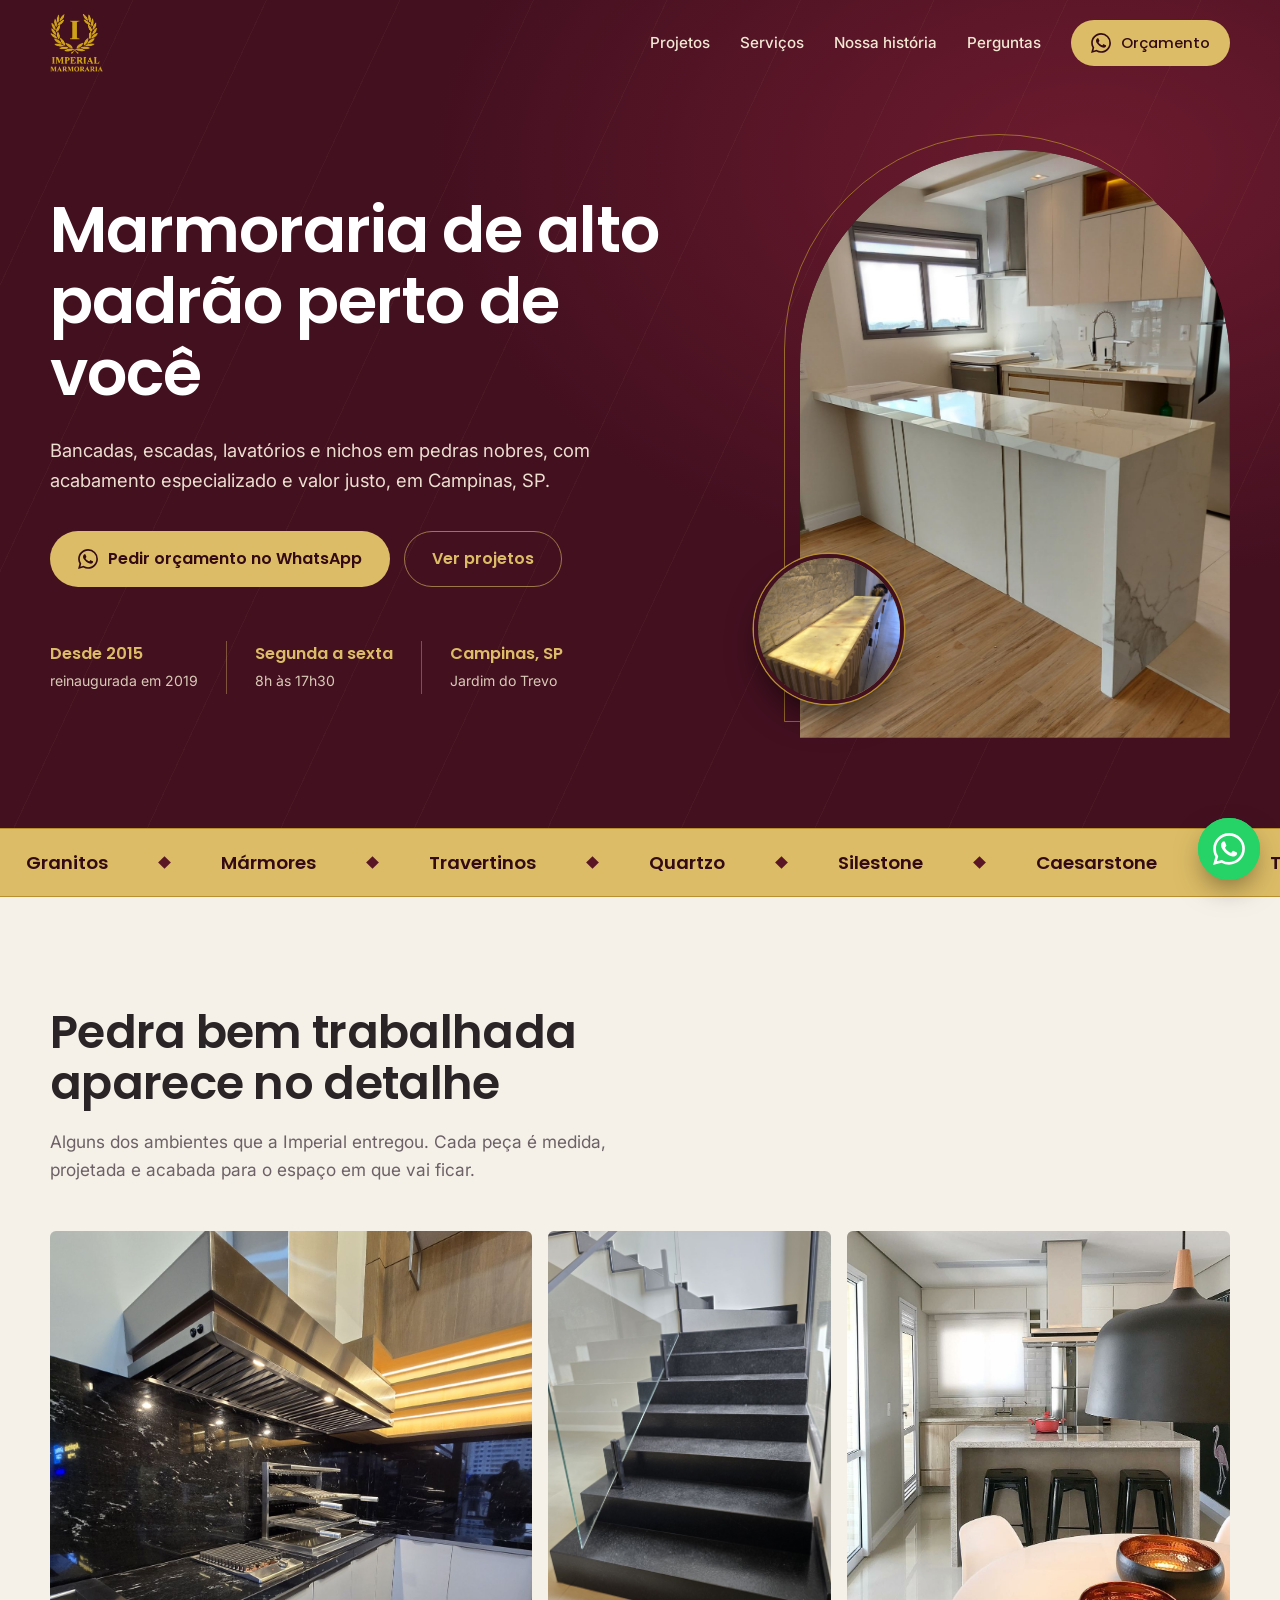
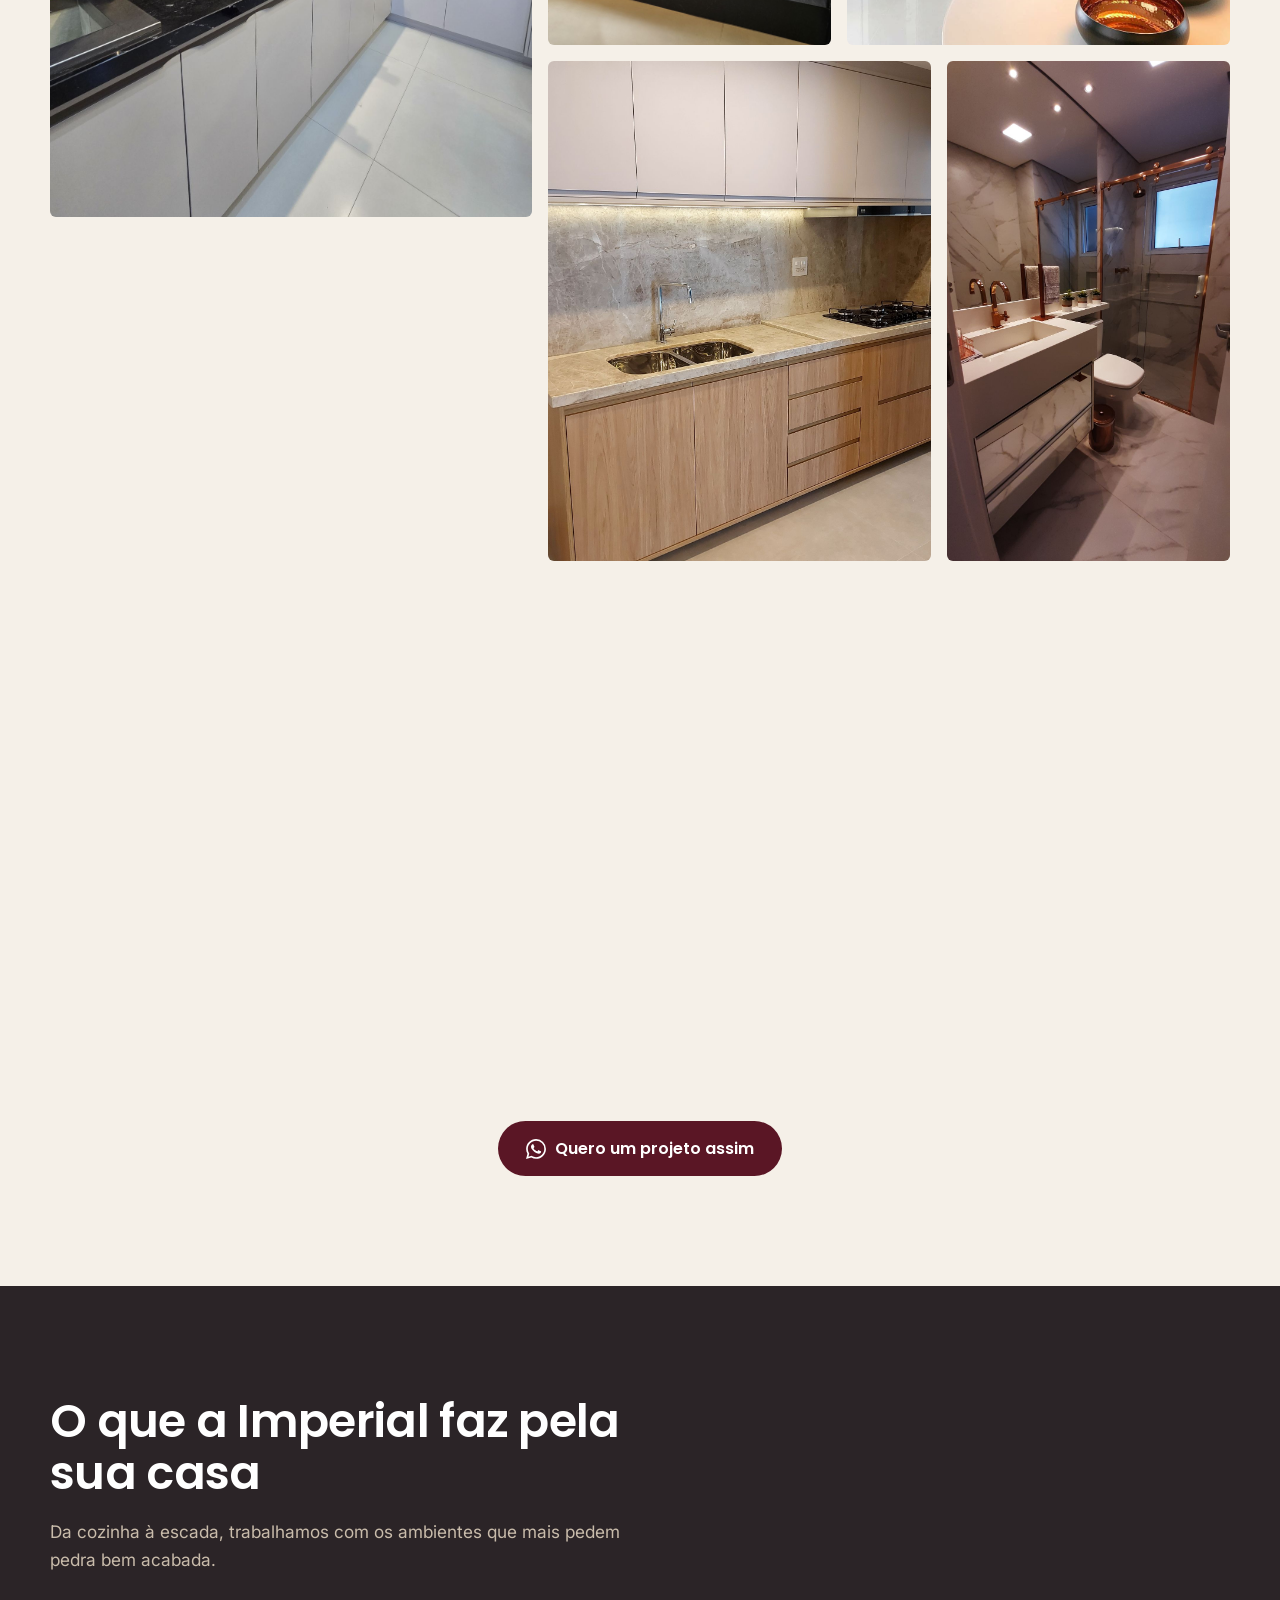
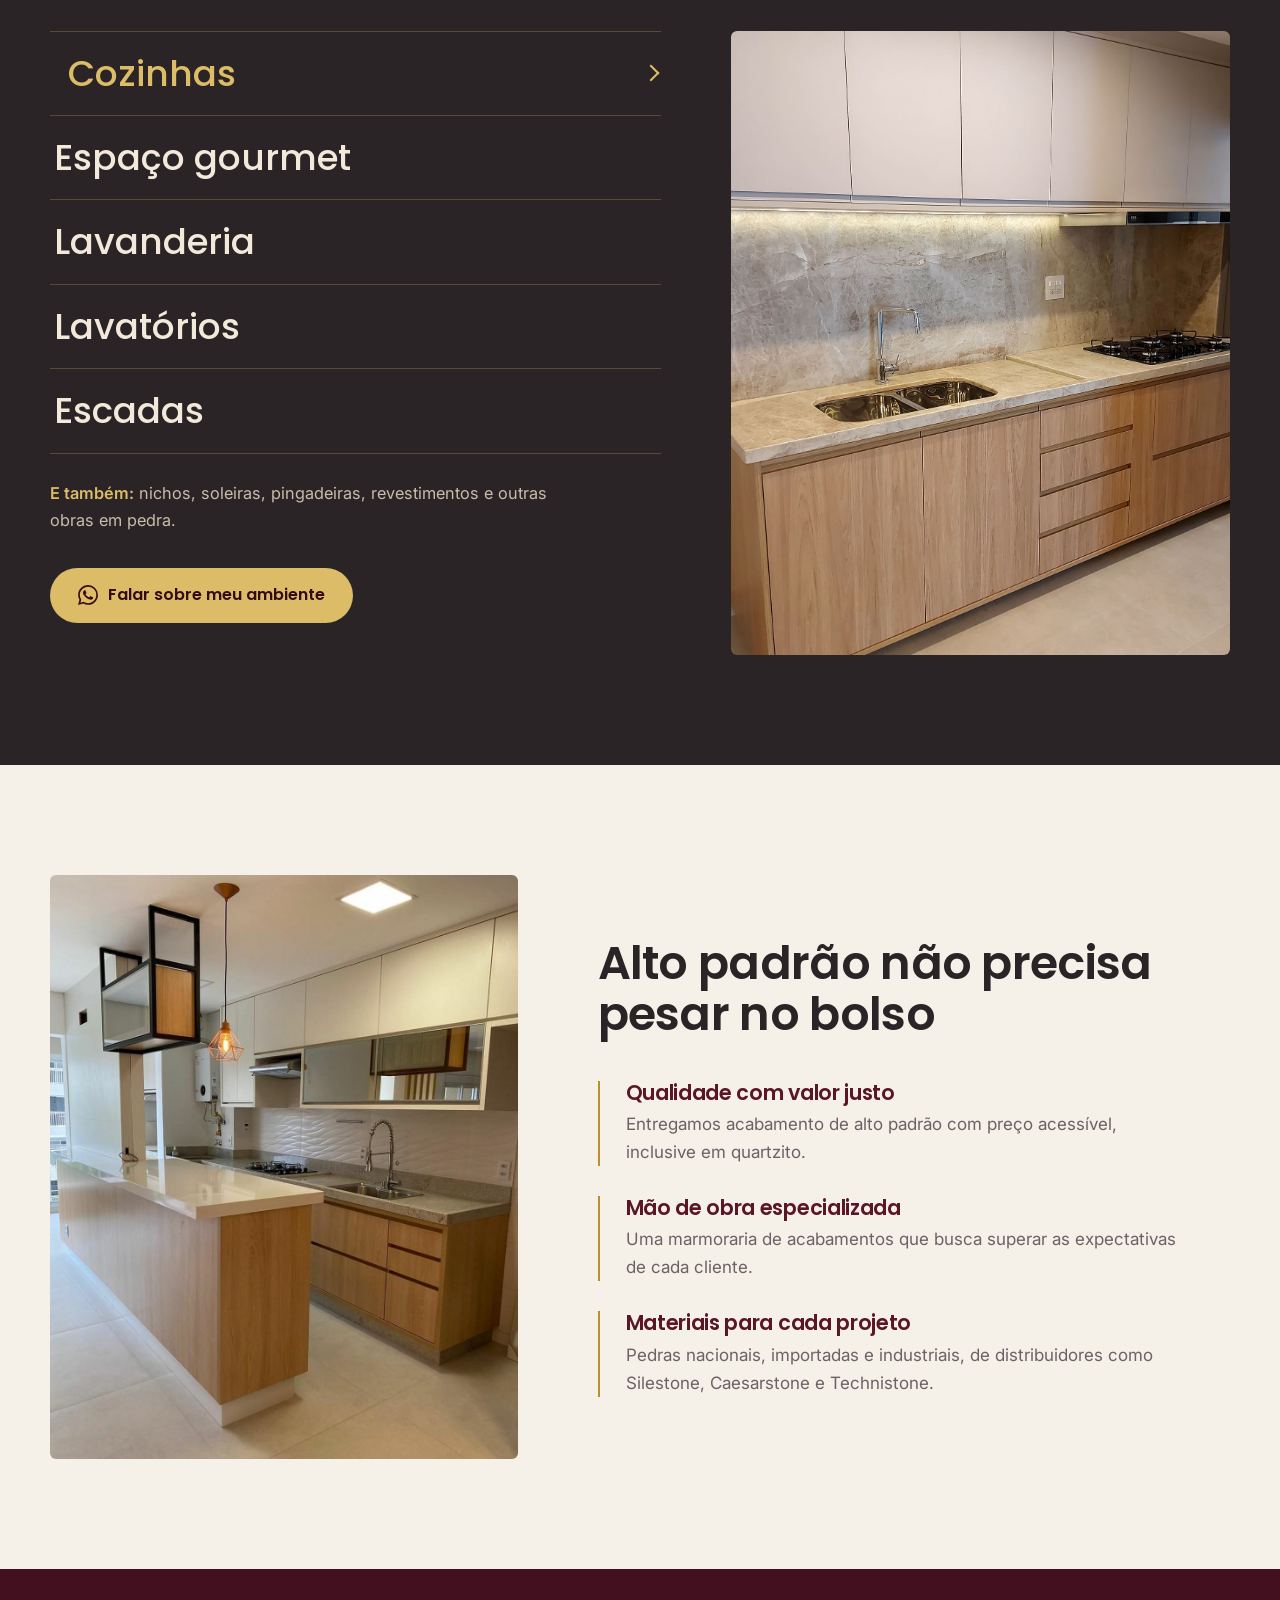
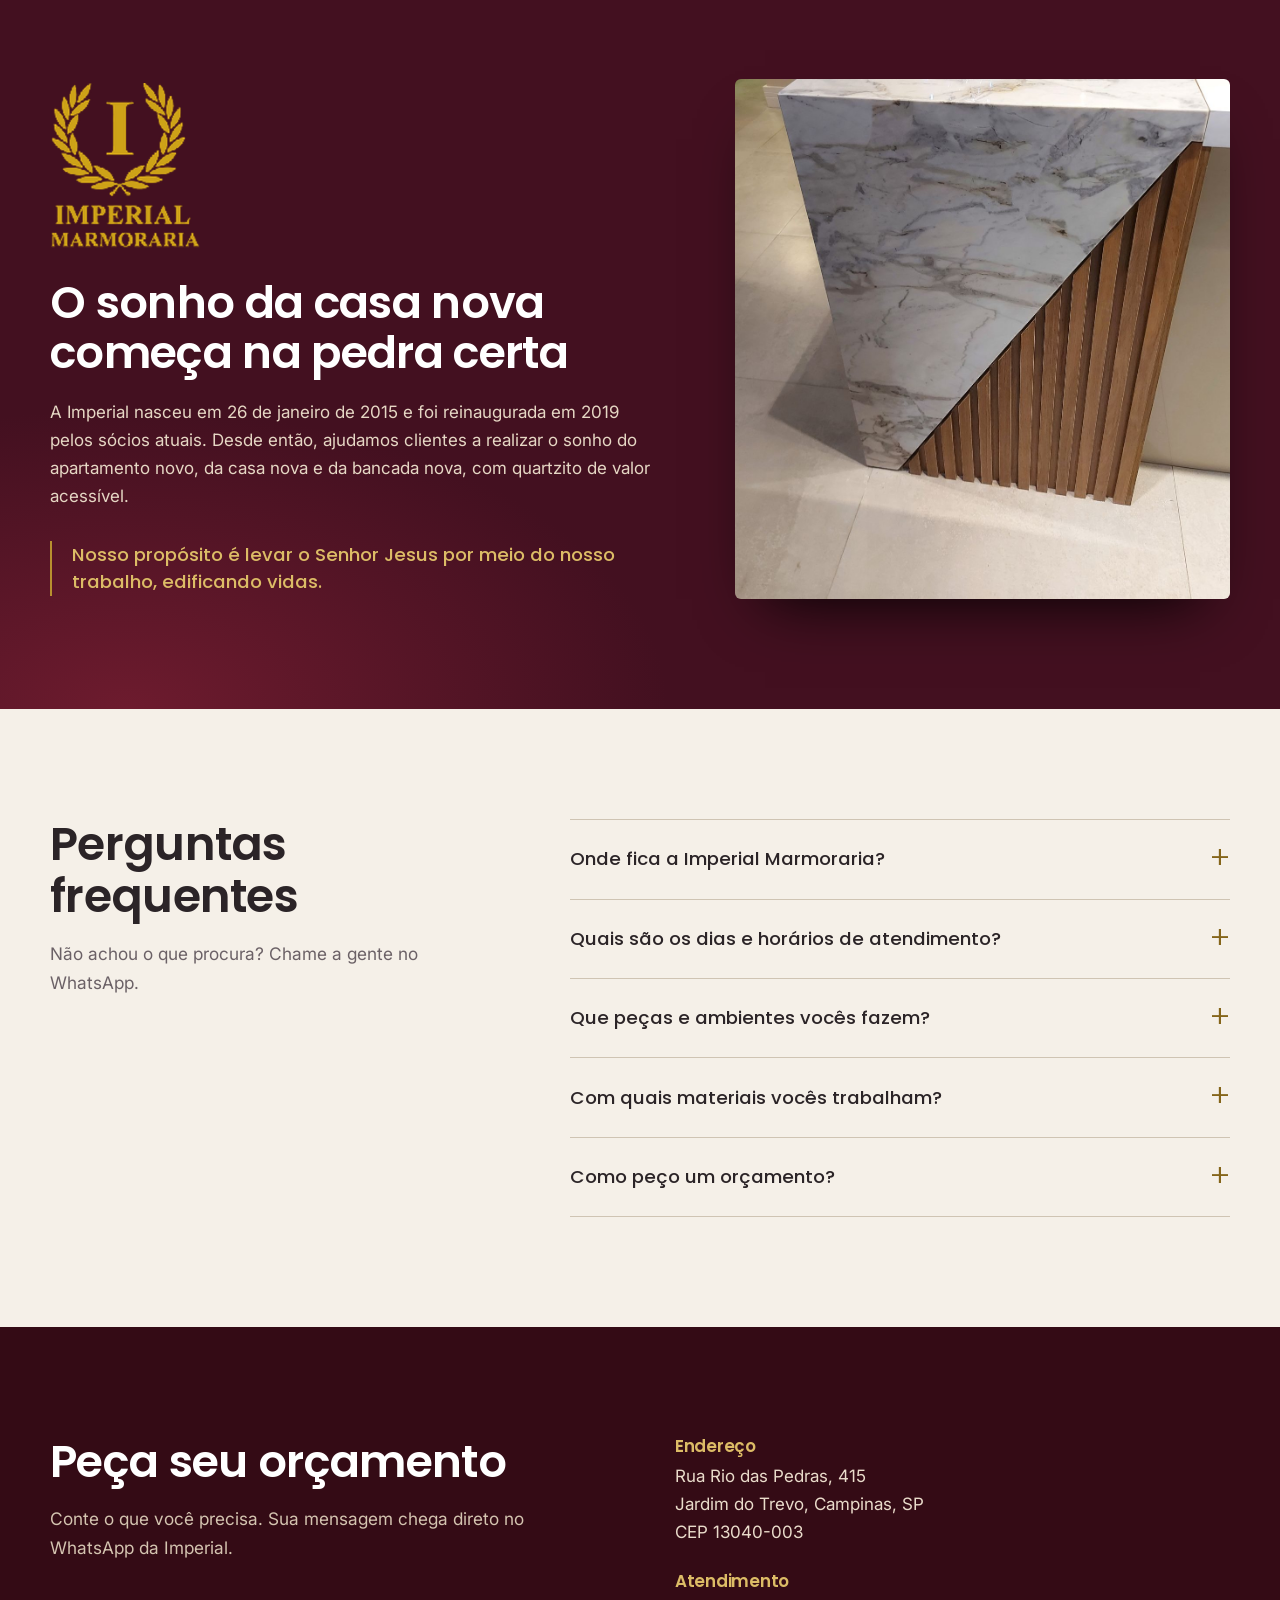
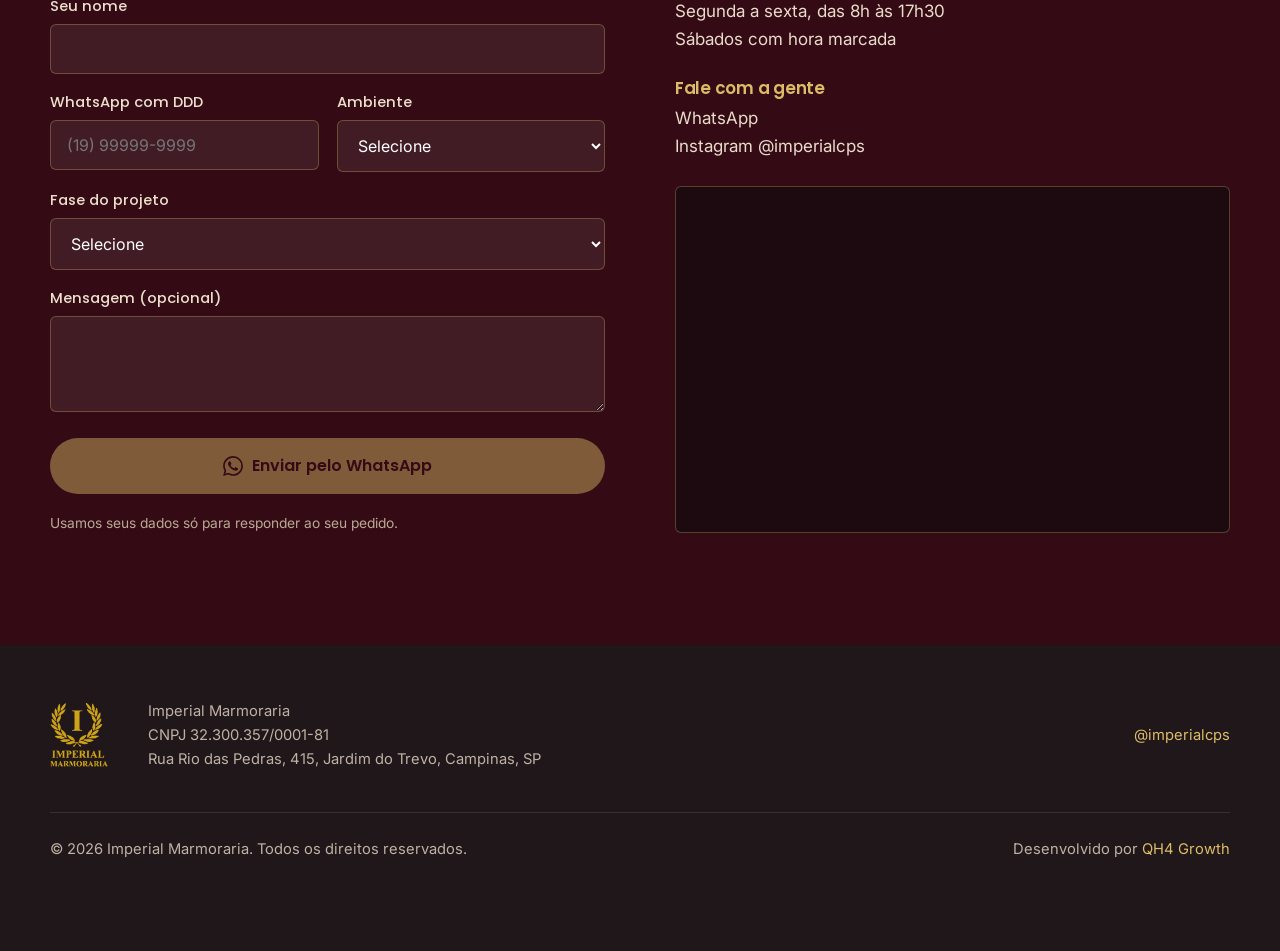
==== index.html @ 9b74b062 "Add files via upload" ====
<!DOCTYPE html>
<html lang="pt-BR">
<head>
  <meta charset="utf-8">
  <meta name="viewport" content="width=device-width,initial-scale=1">
  <title>Marmoraria em Campinas perto de você | Imperial Marmoraria</title>
  <meta name="description" content="Imperial Marmoraria em Campinas, SP: bancadas de cozinha, espaço gourmet, lavatórios, escadas e nichos em pedras nobres, com alto padrão e valor justo. Peça seu orçamento pelo WhatsApp.">
  <link rel="canonical" href="https://imperialmarmoraria.net/">
  <meta name="robots" content="index,follow,max-image-preview:large">
  <meta name="theme-color" content="#431020">
  <meta property="og:type" content="website">
  <meta property="og:locale" content="pt_BR">
  <meta property="og:site_name" content="Imperial Marmoraria">
  <meta property="og:title" content="Marmoraria de alto padrão perto de você, em Campinas | Imperial Marmoraria">
  <meta property="og:description" content="Bancadas, escadas, lavatórios e nichos em pedras nobres, com qualidade e valor justo. Peça seu orçamento.">
  <meta property="og:url" content="https://imperialmarmoraria.net/">
  <meta property="og:image" content="https://imperialmarmoraria.net/assets/img/og-image.jpg">
  <meta property="og:image:width" content="1200"><meta property="og:image:height" content="630">
  <meta name="twitter:card" content="summary_large_image">
  <meta name="twitter:title" content="Imperial Marmoraria | Campinas, SP">
  <meta name="twitter:description" content="Pedras nobres para ambientes de alto padrão, com valor justo.">
  <meta name="twitter:image" content="https://imperialmarmoraria.net/assets/img/og-image.jpg">
  <link rel="icon" type="image/png" href="assets/img/favicon.png">
  <link rel="apple-touch-icon" href="assets/img/apple-touch-icon.png">
  <link rel="manifest" href="site.webmanifest">
  <link rel="preload" as="image" href="assets/img/hero.jpg" fetchpriority="high">
  <link rel="preconnect" href="https://fonts.googleapis.com"><link rel="preconnect" href="https://fonts.gstatic.com" crossorigin>
  <link href="https://fonts.googleapis.com/css2?family=Inter:wght@400;500;600&family=Poppins:wght@500;600&display=swap" rel="stylesheet">
  <link rel="stylesheet" href="assets/css/style.css">
  <!-- ============================================================
       [QH4 SLOT 1] GOOGLE TAG MANAGER (head)
       Cole aqui o script do GTM. Exemplo:
       <script>(function(w,d,s,l,i){...})(window,document,'script','dataLayer','GTM-XXXXXXX');</script>
       ============================================================ -->

  <!-- ============================================================
       [QH4 SLOT 2] VERIFICAÇÕES DE DOMÍNIO
       Cole as metas do Google Search Console, Meta Business etc. Exemplo:
       <meta name="google-site-verification" content="XXXX">
       <meta name="facebook-domain-verification" content="XXXX">
       ============================================================ -->

  <!-- ============================================================
       [QH4 SLOT 3] META PIXEL DIRETO (somente se NÃO usar GTM)
       Exemplo: <script>!function(f,b,e,v,n,t,s){...}(window,document,'script','https://connect.facebook.net/en_US/fbevents.js');fbq('init','PIXEL_ID');fbq('track','PageView');</script>
       ============================================================ -->

  <!-- ============================================================
       [QH4 SLOT 4] GTAG GOOGLE ADS / GA4 DIRETO (somente se NÃO usar GTM)
       Exemplo: <script async src="https://www.googletagmanager.com/gtag/js?id=AW-XXXXXXXXX"></script>
       <script>window.dataLayer=window.dataLayer||[];function gtag(){dataLayer.push(arguments)}gtag('js',new Date());gtag('config','AW-XXXXXXXXX');</script>
       ============================================================ -->

  <script src="assets/js/tracking.js"></script>
  <script type="application/ld+json">
  {"@context":"https://schema.org","@type":"HomeAndConstructionBusiness","name":"Imperial Marmoraria","url":"https://imperialmarmoraria.net/","image":"https://imperialmarmoraria.net/assets/img/og-image.jpg","logo":"https://imperialmarmoraria.net/assets/img/logo.png","description":"Marmoraria de alto padrão em Campinas, SP: bancadas, escadas, lavatórios, nichos e revestimentos em pedras nobres.","telephone":"+5519999505158","address":{"@type":"PostalAddress","streetAddress":"Rua Rio das Pedras, 415, Jardim do Trevo","addressLocality":"Campinas","addressRegion":"SP","postalCode":"13040-003","addressCountry":"BR"},"areaServed":"Campinas, SP","openingHoursSpecification":[{"@type":"OpeningHoursSpecification","dayOfWeek":["Monday","Tuesday","Wednesday","Thursday","Friday"],"opens":"08:00","closes":"17:30"}],"sameAs":["https://www.instagram.com/imperialcps/"]}
  </script>
  <script type="application/ld+json">
  {"@context":"https://schema.org","@type":"FAQPage","mainEntity":[
  {"@type":"Question","name":"Onde fica a Imperial Marmoraria?","acceptedAnswer":{"@type":"Answer","text":"Rua Rio das Pedras, 415, Jardim do Trevo, Campinas, SP, CEP 13040-003."}},
  {"@type":"Question","name":"Quais são os dias e horários de atendimento?","acceptedAnswer":{"@type":"Answer","text":"De segunda a sexta, das 8h às 17h30. Aos sábados, com hora marcada."}},
  {"@type":"Question","name":"Que peças e ambientes a Imperial faz?","acceptedAnswer":{"@type":"Answer","text":"Bancadas de cozinha, lavanderia, espaço gourmet, lavatórios, nichos, escadas, soleiras, pingadeiras, revestimentos e outras obras em pedra."}},
  {"@type":"Question","name":"Com quais materiais a Imperial trabalha?","acceptedAnswer":{"@type":"Answer","text":"Materiais nacionais, importados e industriais, como granitos, mármores, travertinos, quartzo, Silestone, Caesarstone, Technistone, Aliquartzo e Limestone."}},
  {"@type":"Question","name":"Como peço um orçamento?","acceptedAnswer":{"@type":"Answer","text":"Pelo botão de WhatsApp ou pelo formulário desta página."}}]}
  </script>
</head>
<body>
  <!-- ============================================================
       [QH4 SLOT 5] GTM NOSCRIPT (logo após abrir o body)
       Exemplo: <noscript><iframe src="https://www.googletagmanager.com/ns.html?id=GTM-XXXXXXX" height="0" width="0" style="display:none;visibility:hidden"></iframe></noscript>
       ============================================================ -->

<svg width="0" height="0" style="position:absolute" aria-hidden="true"><symbol id="i-wa" viewBox="0 0 24 24"><path d="M17.472 14.382c-.297-.149-1.758-.867-2.03-.967-.273-.099-.471-.148-.67.15-.197.297-.767.966-.94 1.164-.173.199-.347.223-.644.075-.297-.15-1.255-.463-2.39-1.475-.883-.788-1.48-1.761-1.653-2.059-.173-.297-.018-.458.13-.606.134-.133.298-.347.446-.52.149-.174.198-.298.298-.497.099-.198.05-.371-.025-.52-.075-.149-.669-1.612-.916-2.207-.242-.579-.487-.5-.669-.51-.173-.008-.371-.01-.57-.01-.198 0-.52.074-.792.372-.272.297-1.04 1.016-1.04 2.479 0 1.462 1.065 2.875 1.213 3.074.149.198 2.096 3.2 5.077 4.487.709.306 1.262.489 1.694.625.712.227 1.36.195 1.871.118.571-.085 1.758-.719 2.006-1.413.248-.694.248-1.289.173-1.413-.074-.124-.272-.198-.57-.347m-5.421 7.403h-.004a9.87 9.87 0 01-5.031-1.378l-.361-.214-3.741.982.998-3.648-.235-.374a9.86 9.86 0 01-1.51-5.26c.001-5.45 4.436-9.884 9.888-9.884 2.64 0 5.122 1.03 6.988 2.898a9.825 9.825 0 012.893 6.994c-.003 5.45-4.437 9.884-9.885 9.884m8.413-18.297A11.815 11.815 0 0012.05 0C5.495 0 .16 5.335.157 11.892c0 2.096.547 4.142 1.588 5.945L.057 24l6.305-1.654a11.882 11.882 0 005.683 1.448h.005c6.554 0 11.89-5.335 11.893-11.893a11.821 11.821 0 00-3.48-8.413z"/></symbol></svg>

<header class="topo">
  <div class="wrap">
    <a href="#topo" aria-label="Imperial Marmoraria, início"><img src="assets/img/logo.png" alt="Imperial Marmoraria" width="414" height="456"></a>
    <nav class="nav" aria-label="Principal">
      <a href="#projetos">Projetos</a><a href="#servicos">Serviços</a><a href="#historia">Nossa história</a><a href="#perguntas">Perguntas</a>
      <a class="btn btn-ouro" href="#" data-wa="header"><svg aria-hidden="true"><use href="#i-wa"/></svg>Orçamento</a>
    </nav>
  </div>
</header>

<main id="topo">
<section class="hero">
  <div class="wrap">
    <div>
      <h1 class="entra d1">Marmoraria de alto padrão perto de você</h1>
      <p class="sub entra d2">Bancadas, escadas, lavatórios e nichos em pedras nobres, com acabamento especializado e valor justo, em Campinas, SP.</p>
      <div class="acoes entra d3">
        <a class="btn btn-ouro" href="#" data-wa="hero"><svg aria-hidden="true"><use href="#i-wa"/></svg>Pedir orçamento no WhatsApp</a>
        <a class="btn btn-linha" href="#projetos">Ver projetos</a>
      </div>
      <ul class="fatos entra d4">
        <li><strong>Desde 2015</strong><span>reinaugurada em 2019</span></li>
        <li><strong>Segunda a sexta</strong><span>8h às 17h30</span></li>
        <li><strong>Campinas, SP</strong><span>Jardim do Trevo</span></li>
      </ul>
    </div>
    <div class="arco-box">
      <div class="arco"><img src="assets/img/hero.jpg" alt="Ilha de cozinha com bancada em pedra clara e acabamento em cascata, em apartamento de Campinas" width="1275" height="1700" fetchpriority="high"></div>
      <div class="selo entra d4"><img src="assets/img/bancada-luz.jpg" alt="Bancada em pedra retroiluminada com base em ripado de madeira" width="1275" height="1700" loading="lazy"></div>
    </div>
  </div>
</section>

<div class="faixa" aria-label="Materiais com que trabalhamos">
  <div class="faixa-trilho">
    <span>Granitos</span><span>Mármores</span><span>Travertinos</span><span>Quartzo</span><span>Silestone</span><span>Caesarstone</span><span>Technistone</span><span>Aliquartzo</span><span>Limestone</span>
  </div>
</div>

<section class="projetos bloco" id="projetos">
  <div class="wrap">
    <div class="proj-topo">
      <div class="revela">
        <h2 class="titulo-sec">Pedra bem trabalhada aparece no detalhe</h2>
        <p class="intro">Alguns dos ambientes que a Imperial entregou. Cada peça é medida, projetada e acabada para o espaço em que vai ficar.</p>
      </div>
    </div>
    <div class="galeria">
      <figure class="g g1 revela"><img src="assets/img/cozinha-escura.jpg" alt="Cozinha com painel e bancada em pedra escura e coifa de inox" width="1275" height="1700" loading="lazy"><figcaption>Cozinha em pedra escura</figcaption></figure>
      <figure class="g g2 revela"><img src="assets/img/escada.jpg" alt="Escada com degraus em pedra escura e guarda-corpo de vidro" width="1275" height="1700" loading="lazy"><figcaption>Escada</figcaption></figure>
      <figure class="g g3 revela"><img src="assets/img/ilha-clara.jpg" alt="Ilha de cozinha com tampo em pedra clara e banquetas" width="1080" height="1185" loading="lazy"><figcaption>Ilha de cozinha</figcaption></figure>
      <figure class="g g4 revela"><img src="assets/img/cozinha-madeira.jpg" alt="Cozinha com bancada e painel em pedra e armários de madeira" width="1700" height="1700" loading="lazy"><figcaption>Bancada e painel</figcaption></figure>
      <figure class="g g5 revela"><img src="assets/img/lavabo.jpg" alt="Lavabo com bancada e parede em pedra clara" width="956" height="1700" loading="lazy"><figcaption>Lavabo</figcaption></figure>
      <figure class="g g6 revela"><img src="assets/img/quartzito.jpg" alt="Bancada de cozinha em pedra clara com cuba de inox embutida" width="1275" height="1700" loading="lazy"><figcaption>Bancada com cuba</figcaption></figure>
      <figure class="g g7 revela"><img src="assets/img/lavatorio.jpg" alt="Lavatório esculpido em pedra clara sobre parede cinza" width="1275" height="1700" loading="lazy"><figcaption>Lavatório</figcaption></figure>
      <figure class="g g8 revela"><img src="assets/img/gourmet.jpg" alt="Espaço gourmet com ilha em pedra clara e cozinha ampla" width="1275" height="1700" loading="lazy"><figcaption>Espaço gourmet</figcaption></figure>
      <figure class="g g9 revela"><img src="assets/img/ilha-preta.jpg" alt="Ilha de cozinha em pedra preta em ambiente amplo" width="1275" height="1700" loading="lazy"><figcaption>Ilha em pedra preta</figcaption></figure>
    </div>
    <div class="proj-fim"><a class="btn btn-bordo" href="#" data-wa="projetos"><svg aria-hidden="true"><use href="#i-wa"/></svg>Quero um projeto assim</a></div>
  </div>
</section>

<section class="servicos bloco" id="servicos">
  <div class="wrap">
    <div class="revela">
      <h2 class="titulo-sec">O que a Imperial faz pela sua casa</h2>
      <p class="intro">Da cozinha à escada, trabalhamos com os ambientes que mais pedem pedra bem acabada.</p>
    </div>
    <div class="serv-grid">
      <div>
        <ul class="serv-lista">
          <li><button type="button" data-foto="f-cozinha" aria-current="true">Cozinhas</button></li>
          <li><button type="button" data-foto="f-gourmet">Espaço gourmet</button></li>
          <li><button type="button">Lavanderia</button></li>
          <li><button type="button" data-foto="f-lavatorio">Lavatórios</button></li>
          <li><button type="button" data-foto="f-escada">Escadas</button></li>
        </ul>
        <p class="serv-extra"><strong>E também:</strong> nichos, soleiras, pingadeiras, revestimentos e outras obras em pedra.</p>
        <div style="margin-top:34px"><a class="btn btn-ouro" href="#" data-wa="servicos"><svg aria-hidden="true"><use href="#i-wa"/></svg>Falar sobre meu ambiente</a></div>
      </div>
      <div class="serv-foto" aria-hidden="true">
        <img id="f-cozinha" class="on" src="assets/img/cozinha-madeira.jpg" alt="" loading="lazy">
        <img id="f-gourmet" src="assets/img/gourmet.jpg" alt="" loading="lazy">
        <img id="f-lavatorio" src="assets/img/lavatorio.jpg" alt="" loading="lazy">
        <img id="f-escada" src="assets/img/escada.jpg" alt="" loading="lazy">
      </div>
    </div>
  </div>
</section>

<section class="porque bloco">
  <div class="wrap">
    <div class="porque-foto revela"><img src="assets/img/contato.jpg" alt="Cozinha gourmet com bancada em pedra e armários de madeira clara" width="1080" height="1341" loading="lazy"></div>
    <div class="revela">
      <h2 class="titulo-sec">Alto padrão não precisa pesar no bolso</h2>
      <ul class="pontos">
        <li><h3>Qualidade com valor justo</h3><p>Entregamos acabamento de alto padrão com preço acessível, inclusive em quartzito.</p></li>
        <li><h3>Mão de obra especializada</h3><p>Uma marmoraria de acabamentos que busca superar as expectativas de cada cliente.</p></li>
        <li><h3>Materiais para cada projeto</h3><p>Pedras nacionais, importadas e industriais, de distribuidores como Silestone, Caesarstone e Technistone.</p></li>
      </ul>
    </div>
  </div>
</section>

<section class="historia bloco" id="historia">
  <div class="wrap">
    <div class="revela">
      <img class="logo-g" src="assets/img/logo.png" alt="Imperial Marmoraria" width="414" height="456" loading="lazy">
      <h2>O sonho da casa nova começa na pedra certa</h2>
      <p>A Imperial nasceu em 26 de janeiro de 2015 e foi reinaugurada em 2019 pelos sócios atuais. Desde então, ajudamos clientes a realizar o sonho do apartamento novo, da casa nova e da bancada nova, com quartzito de valor acessível.</p>
      <p class="prop">Nosso propósito é levar o Senhor Jesus por meio do nosso trabalho, edificando vidas.</p>
    </div>
    <div class="historia-foto revela"><img src="assets/img/historia.jpg" alt="Bancada em pedra com detalhe de cascata e base de ripado de madeira" width="1275" height="1190" loading="lazy"></div>
  </div>
</section>

<section class="faq bloco" id="perguntas">
  <div class="wrap">
    <div class="revela"><h2 class="titulo-sec">Perguntas frequentes</h2><p class="intro">Não achou o que procura? Chame a gente no WhatsApp.</p></div>
    <div class="revela">
      <details><summary>Onde fica a Imperial Marmoraria?</summary><div class="resp">Rua Rio das Pedras, 415, Jardim do Trevo, Campinas, SP, CEP 13040-003.</div></details>
      <details><summary>Quais são os dias e horários de atendimento?</summary><div class="resp">De segunda a sexta, das 8h às 17h30. Aos sábados, com hora marcada.</div></details>
      <details><summary>Que peças e ambientes vocês fazem?</summary><div class="resp">Bancadas de cozinha, lavanderia, espaço gourmet, lavatórios, nichos, escadas, soleiras, pingadeiras, revestimentos e outras obras em pedra.</div></details>
      <details><summary>Com quais materiais vocês trabalham?</summary><div class="resp">Materiais nacionais, importados e industriais, como granitos, mármores, travertinos, quartzo, Silestone, Caesarstone, Technistone, Aliquartzo e Limestone.</div></details>
      <details><summary>Como peço um orçamento?</summary><div class="resp">Pelo botão de WhatsApp ou pelo formulário logo abaixo. Você conta o ambiente e a fase do projeto, e a equipe retorna.</div></details>
    </div>
  </div>
</section>

<section class="contato bloco" id="orcamento">
  <div class="wrap">
    <div class="revela">
      <h2>Peça seu orçamento</h2>
      <p class="intro">Conte o que você precisa. Sua mensagem chega direto no WhatsApp da Imperial.</p>
      <form class="form" id="form-orcamento" novalidate>
        <div class="campo"><label for="nome">Seu nome</label><input id="nome" name="nome" type="text" autocomplete="name" required minlength="3"></div>
        <div class="duas">
          <div class="campo"><label for="tel">WhatsApp com DDD</label><input id="tel" name="whatsapp" type="tel" inputmode="numeric" autocomplete="tel" placeholder="(19) 99999-9999" required pattern="\(\d{2}\) \d{4,5}-\d{4}"></div>
          <div class="campo"><label for="ambiente">Ambiente</label>
            <select id="ambiente" name="ambiente" required><option value="">Selecione</option><option>Cozinha</option><option>Espaço gourmet</option><option>Lavanderia</option><option>Lavatórios</option><option>Escada</option><option>Nichos</option><option>Soleiras e pingadeiras</option><option>Revestimentos</option><option>Outro</option></select></div>
        </div>
        <div class="campo"><label for="fase">Fase do projeto</label>
          <select id="fase" name="fase" required><option value="">Selecione</option><option>Ainda estou planejando</option><option>Obra em andamento</option><option>Reforma</option></select></div>
        <div class="campo"><label for="msg">Mensagem (opcional)</label><textarea id="msg" name="mensagem"></textarea></div>
        <div class="hp" aria-hidden="true"><label>Não preencha<input id="site-hp" tabindex="-1" autocomplete="off"></label></div>
        <button class="btn btn-ouro" type="submit" disabled><svg aria-hidden="true"><use href="#i-wa"/></svg>Enviar pelo WhatsApp</button>
        <p class="nota">Usamos seus dados só para responder ao seu pedido.</p>
      </form>
    </div>
    <div class="dados revela">
      <div><h3>Endereço</h3><p>Rua Rio das Pedras, 415<br>Jardim do Trevo, Campinas, SP<br>CEP 13040-003</p></div>
      <div><h3>Atendimento</h3><p>Segunda a sexta, das 8h às 17h30<br>Sábados com hora marcada</p></div>
      <div><h3>Fale com a gente</h3><p><a href="#" data-wa="contato">WhatsApp</a><br><a href="https://www.instagram.com/imperialcps/" target="_blank" rel="noopener">Instagram @imperialcps</a></p></div>
      <div class="mapa"><iframe title="Mapa da Imperial Marmoraria em Campinas" loading="lazy" referrerpolicy="no-referrer-when-downgrade" src="https://maps.google.com/maps?q=Rua+Rio+das+Pedras+415+Jardim+do+Trevo+Campinas+SP&amp;output=embed"></iframe></div>
    </div>
  </div>
</section>
</main>

<footer class="rodape">
  <div class="wrap">
    <img src="assets/img/logo.png" alt="Imperial Marmoraria" width="414" height="456" loading="lazy">
    <p>Imperial Marmoraria<br>CNPJ 32.300.357/0001-81<br>Rua Rio das Pedras, 415, Jardim do Trevo, Campinas, SP</p>
    <p><a href="https://www.instagram.com/imperialcps/" target="_blank" rel="noopener">@imperialcps</a></p>
    <div class="fim"><span>&copy; 2026 Imperial Marmoraria. Todos os direitos reservados.</span><span>Desenvolvido por <a href="https://www.instagram.com/qh4growth/" target="_blank" rel="noopener">QH4 Growth</a></span></div>
  </div>
</footer>

<a class="wa-fixo" href="#" data-wa="flutuante" aria-label="Chamar no WhatsApp"><svg aria-hidden="true" viewBox="0 0 24 24"><use href="#i-wa"/></svg></a>

<script src="assets/js/main.js" defer></script>
  <!-- ============================================================
       [QH4 SLOT 6] SCRIPTS DE TERCEIROS (antes do </body>)
       Chat, heatmap (Clarity, Hotjar), pixels extras etc.
       ============================================================ -->

  <script src="https://app-validacao-lp-sapp-validacao-lp.vercel.app/api/t" data-lp="lp-imperial-marmoraria" defer></script>
</body>
</html>
---- assets/css/style.css ----
/* Imperial Marmoraria | LP High Ticket Stones | Desenvolvido por QH4 Growth */
:root{
  --bordo-900:#340b15; --bordo-800:#431020; --bordo-700:#5a1625; --bordo-600:#721c2f;
  --ouro:#b8902f; --ouro-claro:#dcbc66; --ouro-escuro:#85651a;
  --creme:#f5f0e8; --pedra:#e9e1d4; --carvao:#2b2427; --cinza:#6b6166;
  --f-titulo:'Poppins',system-ui,sans-serif; --f-corpo:'Inter',system-ui,sans-serif;
  --raio:6px; --max:1180px; --ease:cubic-bezier(.2,.7,.2,1);
}
*,*::before,*::after{box-sizing:border-box}
html{scroll-behavior:smooth;-webkit-text-size-adjust:100%}
body{margin:0;font-family:var(--f-corpo);color:var(--carvao);background:var(--creme);line-height:1.65;font-size:17px;overflow-x:hidden}
img{max-width:100%;display:block;height:auto}
a{color:inherit}
h1,h2,h3{font-family:var(--f-titulo);line-height:1.12;margin:0;letter-spacing:-.015em;font-weight:600}
p{margin:0}
:focus-visible{outline:3px solid var(--ouro-claro);outline-offset:3px;border-radius:3px}
.wrap{width:min(var(--max),100% - 40px);margin-inline:auto}
.sr{position:absolute;width:1px;height:1px;overflow:hidden;clip:rect(0 0 0 0);white-space:nowrap}

/* botoes */
.btn{display:inline-flex;align-items:center;justify-content:center;gap:.6rem;font:600 1rem/1 var(--f-titulo);padding:1.05rem 1.7rem;border-radius:999px;border:1.5px solid transparent;text-decoration:none;cursor:pointer;transition:transform .25s var(--ease),background .25s,color .25s,box-shadow .25s}
.btn svg{width:20px;height:20px;flex:none}
.btn-ouro{background:var(--ouro-claro);color:var(--bordo-900)}
.btn-ouro:hover{background:#ecd083;transform:translateY(-2px);box-shadow:0 10px 24px -10px rgba(0,0,0,.5)}
.btn-linha{border-color:rgba(220,188,102,.6);color:var(--ouro-claro)}
.btn-linha:hover{background:rgba(220,188,102,.12);transform:translateY(-2px)}
.btn-bordo{background:var(--bordo-700);color:#fff}
.btn-bordo:hover{background:var(--bordo-600);transform:translateY(-2px)}
.btn[disabled]{opacity:.45;cursor:not-allowed;transform:none;box-shadow:none}

/* header */
.topo{position:fixed;inset:0 0 auto 0;z-index:50;transition:background .3s,box-shadow .3s,padding .3s;padding:14px 0}
.topo.rolou{background:rgba(52,11,21,.94);backdrop-filter:blur(8px);box-shadow:0 8px 30px -18px #000;padding:8px 0}
.topo .wrap{display:flex;align-items:center;justify-content:space-between;gap:20px}
.topo img{height:58px;width:auto;transition:height .3s}
.topo.rolou img{height:48px}
.nav{display:flex;gap:30px;align-items:center}
.nav a{color:#f1e7d3;text-decoration:none;font-size:.95rem;font-weight:500;position:relative}
.nav a:not(.btn)::after{content:"";position:absolute;left:0;right:0;bottom:-6px;height:1.5px;background:var(--ouro-claro);transform:scaleX(0);transform-origin:left;transition:transform .3s var(--ease)}
.nav a:not(.btn):hover::after{transform:scaleX(1)}
.nav .btn{padding:.75rem 1.2rem;font-size:.92rem}

/* hero */
.hero{background:radial-gradient(1100px 700px at 85% 20%,#6d1b2e 0%,transparent 60%),var(--bordo-800);color:#fff;padding:150px 0 90px;position:relative;overflow:hidden}
.hero::before{content:"";position:absolute;inset:0;background:repeating-linear-gradient(115deg,transparent 0 120px,rgba(220,188,102,.045) 120px 121px);pointer-events:none}
.hero .wrap{display:grid;grid-template-columns:1.1fr .9fr;gap:70px;align-items:center;position:relative}
.hero h1{font-size:clamp(2.3rem,5vw,4.1rem);font-weight:600;max-width:15ch}
.hero .sub{margin-top:26px;font-size:1.15rem;color:#ecdfd0;max-width:46ch}
.hero .acoes{display:flex;flex-wrap:wrap;gap:14px;margin-top:36px}
.fatos{display:grid;grid-template-columns:repeat(3,auto);justify-content:start;gap:0;margin:54px 0 0;padding:0;list-style:none}
.fatos li{padding:0 28px;border-left:1px solid rgba(220,188,102,.4)}
.fatos li:first-child{padding-left:0;border-left:0}
.fatos strong{display:block;font:600 1.02rem var(--f-titulo);color:var(--ouro-claro)}
.fatos span{font-size:.88rem;color:#d9c9b6}
.arco-box{position:relative;justify-self:end;width:min(100%,430px)}
.arco-box::before{content:"";position:absolute;inset:-16px 16px 16px -16px;border:1.5px solid var(--ouro);border-radius:999px 999px 0 0;opacity:.7}
.arco{position:relative;aspect-ratio:3/4.1;border-radius:999px 999px 0 0;overflow:hidden;background:var(--bordo-900);clip-path:inset(100% 0 0 0 round 999px 999px 0 0);animation:abrir 1.3s .2s var(--ease) forwards}
.arco img{width:100%;height:112%;object-fit:cover;will-change:transform}
.selo{position:absolute;left:-46px;bottom:34px;width:150px;aspect-ratio:1;border-radius:50%;overflow:hidden;border:4px solid var(--bordo-800);box-shadow:0 0 0 1.5px var(--ouro),0 18px 40px -16px #000}
.selo img{width:100%;height:100%;object-fit:cover}
@keyframes abrir{to{clip-path:inset(0 0 0 0 round 999px 999px 0 0)}}
.entra{opacity:0;transform:translateY(22px);animation:sobe .9s var(--ease) forwards}
.entra.d1{animation-delay:.15s}.entra.d2{animation-delay:.3s}.entra.d3{animation-delay:.45s}.entra.d4{animation-delay:.6s}
@keyframes sobe{to{opacity:1;transform:none}}

/* faixa materiais */
.faixa{background:var(--ouro-claro);color:var(--bordo-900);padding:20px 0;overflow:hidden;border-block:1px solid var(--ouro)}
.faixa-trilho{display:flex;width:max-content;animation:corre 38s linear infinite}
.faixa:hover .faixa-trilho{animation-play-state:paused}
.faixa-trilho span{font:600 1.15rem var(--f-titulo);padding:0 26px;display:flex;align-items:center;gap:52px;white-space:nowrap}
.faixa-trilho span::after{content:"";width:9px;height:9px;rotate:45deg;background:var(--bordo-700)}
@keyframes corre{to{transform:translateX(-50%)}}

/* secoes */
section{position:relative}
.bloco{padding:110px 0}
.titulo-sec{font-size:clamp(1.9rem,3.6vw,2.9rem);max-width:20ch}
.intro{margin-top:18px;max-width:54ch;color:var(--cinza);font-size:1.08rem}
.revela{opacity:0;transform:translateY(28px);transition:opacity .8s var(--ease),transform .8s var(--ease)}
.revela.vis{opacity:1;transform:none}

/* projetos */
.projetos{background:var(--creme)}
.proj-topo{display:flex;justify-content:space-between;align-items:end;gap:30px;flex-wrap:wrap;margin-bottom:46px}
.galeria{display:grid;grid-template-columns:repeat(12,1fr);grid-auto-rows:70px;gap:16px}
.g{position:relative;overflow:hidden;border-radius:var(--raio);background:var(--pedra);margin:0}
.g img{width:100%;height:100%;object-fit:cover;transition:transform 1.1s var(--ease)}
.g:hover img{transform:scale(1.05)}
.g figcaption{position:absolute;left:0;right:0;bottom:0;padding:34px 18px 14px;color:#fff;font:500 .92rem var(--f-titulo);background:linear-gradient(transparent,rgba(30,8,14,.72));transform:translateY(8px);opacity:0;transition:.4s var(--ease)}
.g:hover figcaption,.g:focus-within figcaption{opacity:1;transform:none}
.g1{grid-column:1/6;grid-row:1/8}
.g2{grid-column:6/9;grid-row:1/6}
.g3{grid-column:9/13;grid-row:1/6}
.g4{grid-column:6/10;grid-row:6/12}
.g5{grid-column:10/13;grid-row:6/12}
.g6{grid-column:1/6;grid-row:8/14}
.g7{grid-column:6/9;grid-row:12/18}
.g8{grid-column:9/13;grid-row:12/18}
.g9{grid-column:1/6;grid-row:14/18}
.proj-fim{margin-top:44px;display:flex;justify-content:center}

/* servicos */
.servicos{background:var(--carvao);color:#f2e9da}
.servicos .titulo-sec{color:#fff}
.servicos .intro{color:#c9bcab}
.serv-grid{display:grid;grid-template-columns:1.1fr .9fr;gap:70px;margin-top:56px;align-items:start}
.serv-lista{list-style:none;margin:0;padding:0}
.serv-lista li{border-top:1px solid rgba(220,188,102,.25)}
.serv-lista li:last-child{border-bottom:1px solid rgba(220,188,102,.25)}
.serv-lista button{all:unset;box-sizing:border-box;display:flex;width:100%;justify-content:space-between;align-items:center;gap:20px;padding:22px 4px;cursor:pointer;font:500 clamp(1.5rem,2.8vw,2.3rem)/1.1 var(--f-titulo);color:#f2e9da;transition:color .3s,padding .35s var(--ease)}
.serv-lista button::after{content:"";width:12px;height:12px;border-top:2px solid var(--ouro-claro);border-right:2px solid var(--ouro-claro);rotate:45deg;opacity:0;transform:translateX(-10px);transition:.35s var(--ease)}
.serv-lista button:hover,.serv-lista button:focus-visible,.serv-lista button[aria-current="true"]{color:var(--ouro-claro);padding-left:18px}
.serv-lista button:hover::after,.serv-lista button[aria-current="true"]::after{opacity:1;transform:none}
.serv-extra{margin-top:26px;color:#c9bcab;font-size:1.02rem;max-width:52ch}
.serv-extra strong{color:var(--ouro-claro);font-weight:600}
.serv-foto{position:sticky;top:110px;aspect-ratio:4/5;border-radius:var(--raio);overflow:hidden;background:#1d1719}
.serv-foto img{position:absolute;inset:0;width:100%;height:100%;object-fit:cover;opacity:0;transition:opacity .6s var(--ease),transform 1.2s var(--ease);transform:scale(1.06)}
.serv-foto img.on{opacity:1;transform:none}

/* por que */
.porque .wrap{display:grid;grid-template-columns:.85fr 1.15fr;gap:80px;align-items:center}
.porque-foto{aspect-ratio:4/5;border-radius:var(--raio);overflow:hidden;position:relative}
.porque-foto img{width:100%;height:100%;object-fit:cover}
.pontos{list-style:none;margin:40px 0 0;padding:0;display:grid;gap:30px}
.pontos li{padding-left:26px;border-left:2px solid var(--ouro)}
.pontos h3{font-size:1.3rem;margin-bottom:6px;color:var(--bordo-700)}
.pontos p{color:var(--cinza);max-width:50ch}

/* historia */
.historia{background:radial-gradient(900px 500px at 10% 100%,#6d1b2e 0%,transparent 60%),var(--bordo-800);color:#f4e9da}
.historia .wrap{display:grid;grid-template-columns:1.1fr .9fr;gap:80px;align-items:center}
.historia .logo-g{width:150px;margin-bottom:30px}
.historia h2{font-size:clamp(1.9rem,3.6vw,2.8rem);color:#fff;max-width:18ch}
.historia p{margin-top:20px;max-width:58ch;color:#e6d7c4}
.historia p.prop{color:var(--ouro-claro);font:500 1.15rem/1.5 var(--f-titulo);border-left:2px solid var(--ouro);padding-left:20px;margin-top:30px}
.historia-foto{aspect-ratio:1/1.05;border-radius:var(--raio);overflow:hidden;box-shadow:0 30px 60px -30px #000}
.historia-foto img{width:100%;height:100%;object-fit:cover}

/* faq */
.faq .wrap{display:grid;grid-template-columns:.8fr 1.2fr;gap:80px}
.faq details{border-top:1px solid #cfc4b3}
.faq details:last-child{border-bottom:1px solid #cfc4b3}
.faq summary{list-style:none;cursor:pointer;display:flex;justify-content:space-between;gap:20px;align-items:center;padding:24px 0;font:500 1.15rem/1.3 var(--f-titulo)}
.faq summary::-webkit-details-marker{display:none}
.faq summary::after{content:"+";font:300 1.9rem/1 var(--f-titulo);color:var(--ouro-escuro);transition:transform .35s var(--ease)}
.faq details[open] summary::after{transform:rotate(45deg)}
.faq .resp{padding:0 0 26px;color:var(--cinza);max-width:60ch;animation:abre .45s var(--ease)}
@keyframes abre{from{opacity:0;transform:translateY(-6px)}to{opacity:1;transform:none}}

/* contato */
.contato{background:var(--bordo-900);color:#f4e9da}
.contato .wrap{display:grid;grid-template-columns:1fr 1fr;gap:70px}
.contato h2{color:#fff;font-size:clamp(1.9rem,3.6vw,2.8rem);max-width:16ch}
.contato .intro{color:#d4c4b0}
.form{margin-top:34px;display:grid;gap:18px}
.campo label{display:block;font:500 .92rem var(--f-titulo);margin-bottom:7px;color:#ecdfcc}
.campo input,.campo select,.campo textarea{width:100%;font:400 1rem var(--f-corpo);color:#fff;background:rgba(255,255,255,.07);border:1.5px solid rgba(220,188,102,.3);border-radius:var(--raio);padding:14px 16px;transition:border-color .25s,background .25s}
.campo select option{color:#222}
.campo input:focus,.campo select:focus,.campo textarea:focus{outline:none;border-color:var(--ouro-claro);background:rgba(255,255,255,.11)}
.campo input:user-invalid{border-color:#e58c8c}
.campo textarea{resize:vertical;min-height:96px}
.duas{display:grid;grid-template-columns:1fr 1fr;gap:18px}
.nota{font-size:.86rem;color:#bba995}
.hp{position:absolute;left:-9999px}
.dados{display:grid;gap:26px;align-content:start}
.dados h3{font-size:1.05rem;color:var(--ouro-claro);margin-bottom:6px}
.dados p,.dados a{color:#eadccb;text-decoration:none}
.dados a:hover{color:var(--ouro-claro);text-decoration:underline}
.mapa{border-radius:var(--raio);overflow:hidden;border:1.5px solid rgba(220,188,102,.3);aspect-ratio:16/10;background:#1d0a10}
.mapa iframe{width:100%;height:100%;border:0;filter:grayscale(.4) contrast(1.05)}

/* rodape */
.rodape{background:#1f171a;color:#bfb2a4;padding:54px 0 90px;font-size:.92rem}
.rodape .wrap{display:grid;grid-template-columns:auto 1fr auto;gap:40px;align-items:center}
.rodape img{height:64px;width:auto}
.rodape .fim{grid-column:1/-1;border-top:1px solid rgba(255,255,255,.1);padding-top:24px;display:flex;justify-content:space-between;gap:16px;flex-wrap:wrap}
.rodape a{color:var(--ouro-claro);text-decoration:none}
.rodape a:hover{text-decoration:underline}

/* whatsapp flutuante */
.wa-fixo{position:fixed;right:20px;bottom:20px;z-index:60;width:62px;height:62px;border-radius:50%;background:#25d366;display:grid;place-items:center;box-shadow:0 12px 30px -8px rgba(0,0,0,.55);transition:transform .25s var(--ease)}
.wa-fixo:hover{transform:scale(1.08)}
.wa-fixo svg{width:32px;height:32px;fill:#fff}
.wa-fixo::before{content:"";position:absolute;inset:0;border-radius:50%;border:2px solid #25d366;animation:pulso 2.6s infinite}
@keyframes pulso{0%{transform:scale(1);opacity:.7}100%{transform:scale(1.55);opacity:0}}

/* paginas simples */
.simples{min-height:100vh;background:radial-gradient(900px 600px at 80% 10%,#6d1b2e 0%,transparent 60%),var(--bordo-800);color:#fff;display:grid;place-items:center;text-align:center;padding:40px 20px}
.simples img{height:90px;margin:0 auto 30px;width:auto}
.simples h1{font-size:clamp(2rem,5vw,3.2rem)}
.simples p{margin:18px auto 30px;max-width:46ch;color:#e6d7c4}

/* responsivo */
@media (max-width:980px){
  body{font-size:16.5px}
  .nav a:not(.btn){display:none}
  .hero{padding:120px 0 70px}
  .hero .wrap,.serv-grid,.porque .wrap,.historia .wrap,.faq .wrap,.contato .wrap{grid-template-columns:1fr;gap:48px}
  .arco-box{justify-self:center;width:min(86%,400px);margin-left:20px}
  .selo{left:-30px;width:120px}
  .bloco{padding:80px 0}
  .serv-foto{display:none}
  .galeria{grid-template-columns:repeat(2,1fr);grid-auto-rows:auto}
  .g,.g1,.g2,.g3,.g4,.g5,.g6,.g7,.g8,.g9{grid-column:auto;grid-row:auto;aspect-ratio:3/4}
  .g1{grid-column:1/-1;aspect-ratio:4/3}
  .g figcaption{opacity:1;transform:none;font-size:.82rem;padding:26px 12px 10px}
  .porque-foto{aspect-ratio:4/3}
  .historia-foto{aspect-ratio:4/3}
  .rodape .wrap{grid-template-columns:1fr;text-align:left}
}
@media (max-width:560px){
  .fatos{grid-template-columns:1fr;gap:14px}
  .fatos li{border-left:0;padding:0;border-top:1px solid rgba(220,188,102,.3);padding-top:12px}
  .fatos li:first-child{border-top:0;padding-top:0}
  .duas{grid-template-columns:1fr}
  .btn{width:100%}
  .nav .btn{width:auto}
  .topo img{height:48px}
}
@media (prefers-reduced-motion:reduce){
  *,*::before,*::after{animation:none!important;transition:none!important}
  .arco{clip-path:none}.entra,.revela{opacity:1;transform:none}
  html{scroll-behavior:auto}
}
.btn svg{fill:currentColor}
.nav a.btn{color:var(--bordo-900)}
.nav a.btn:hover{color:var(--bordo-900)}
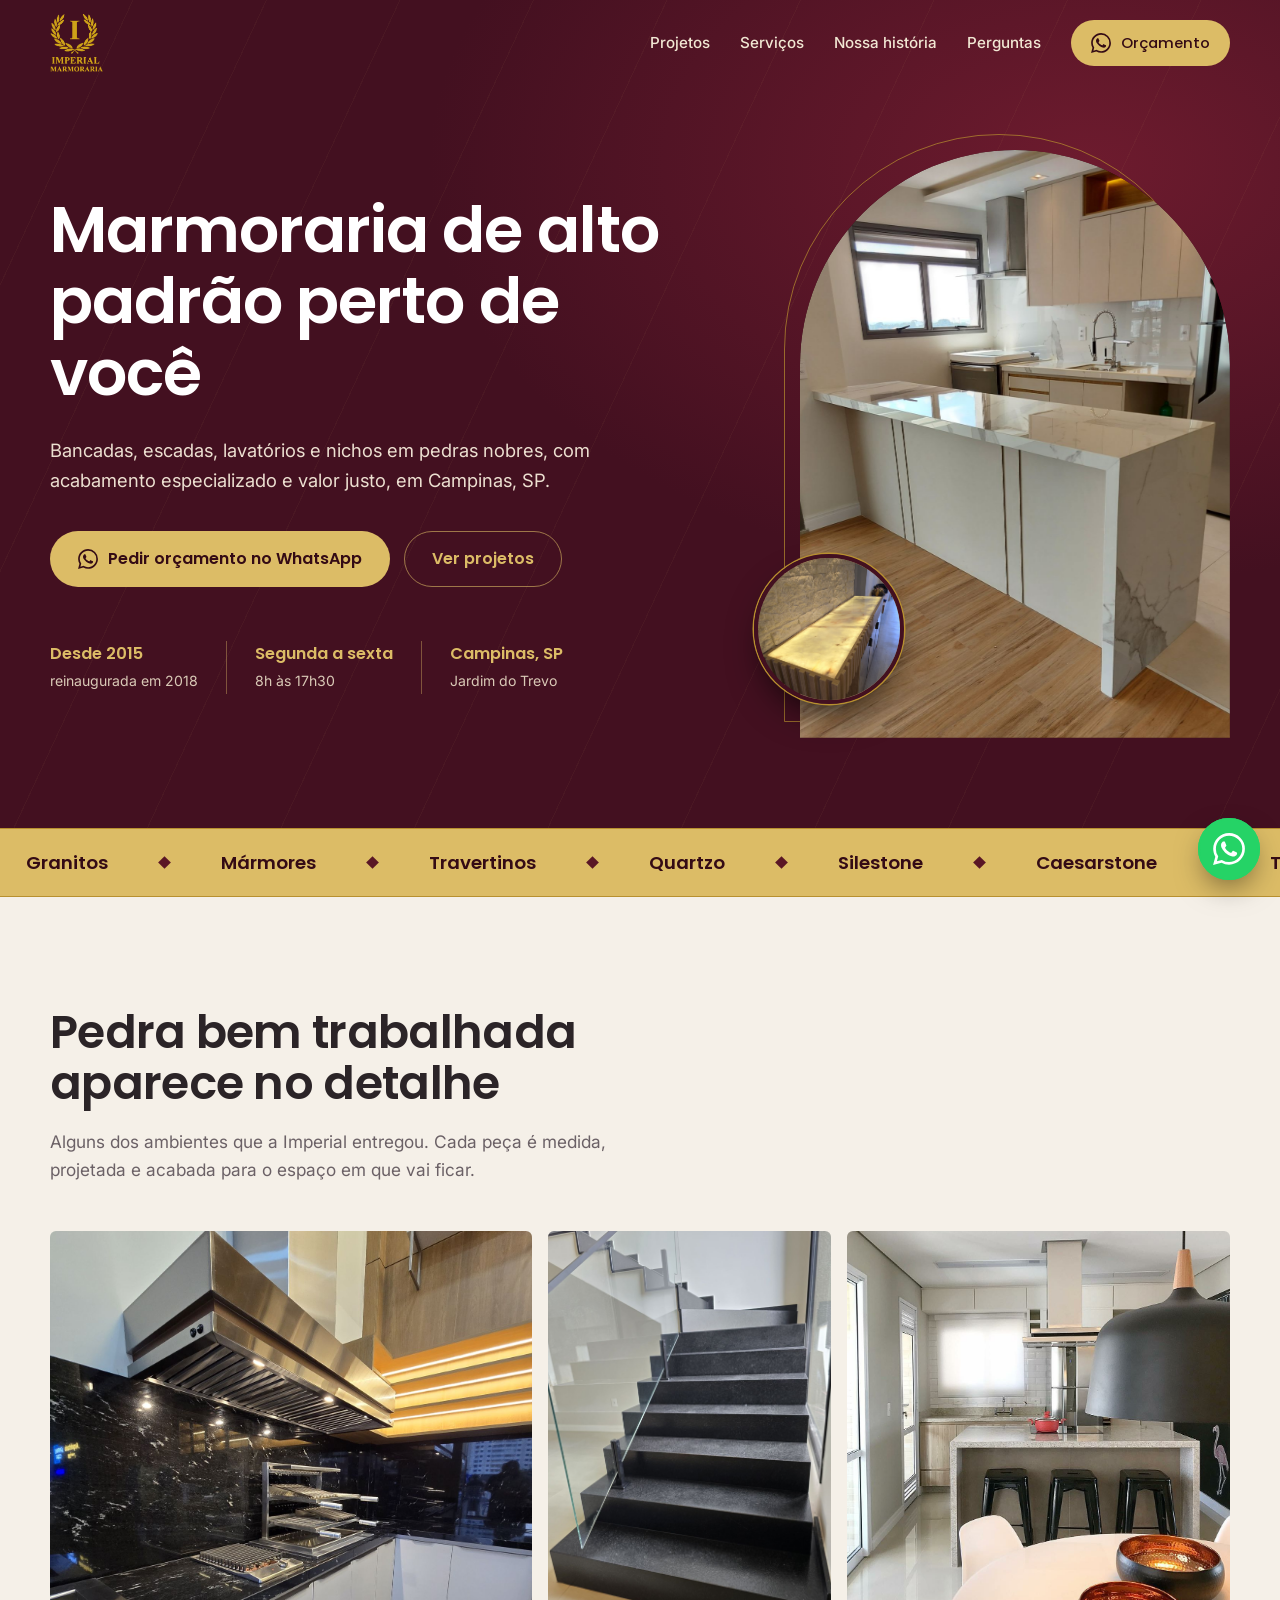
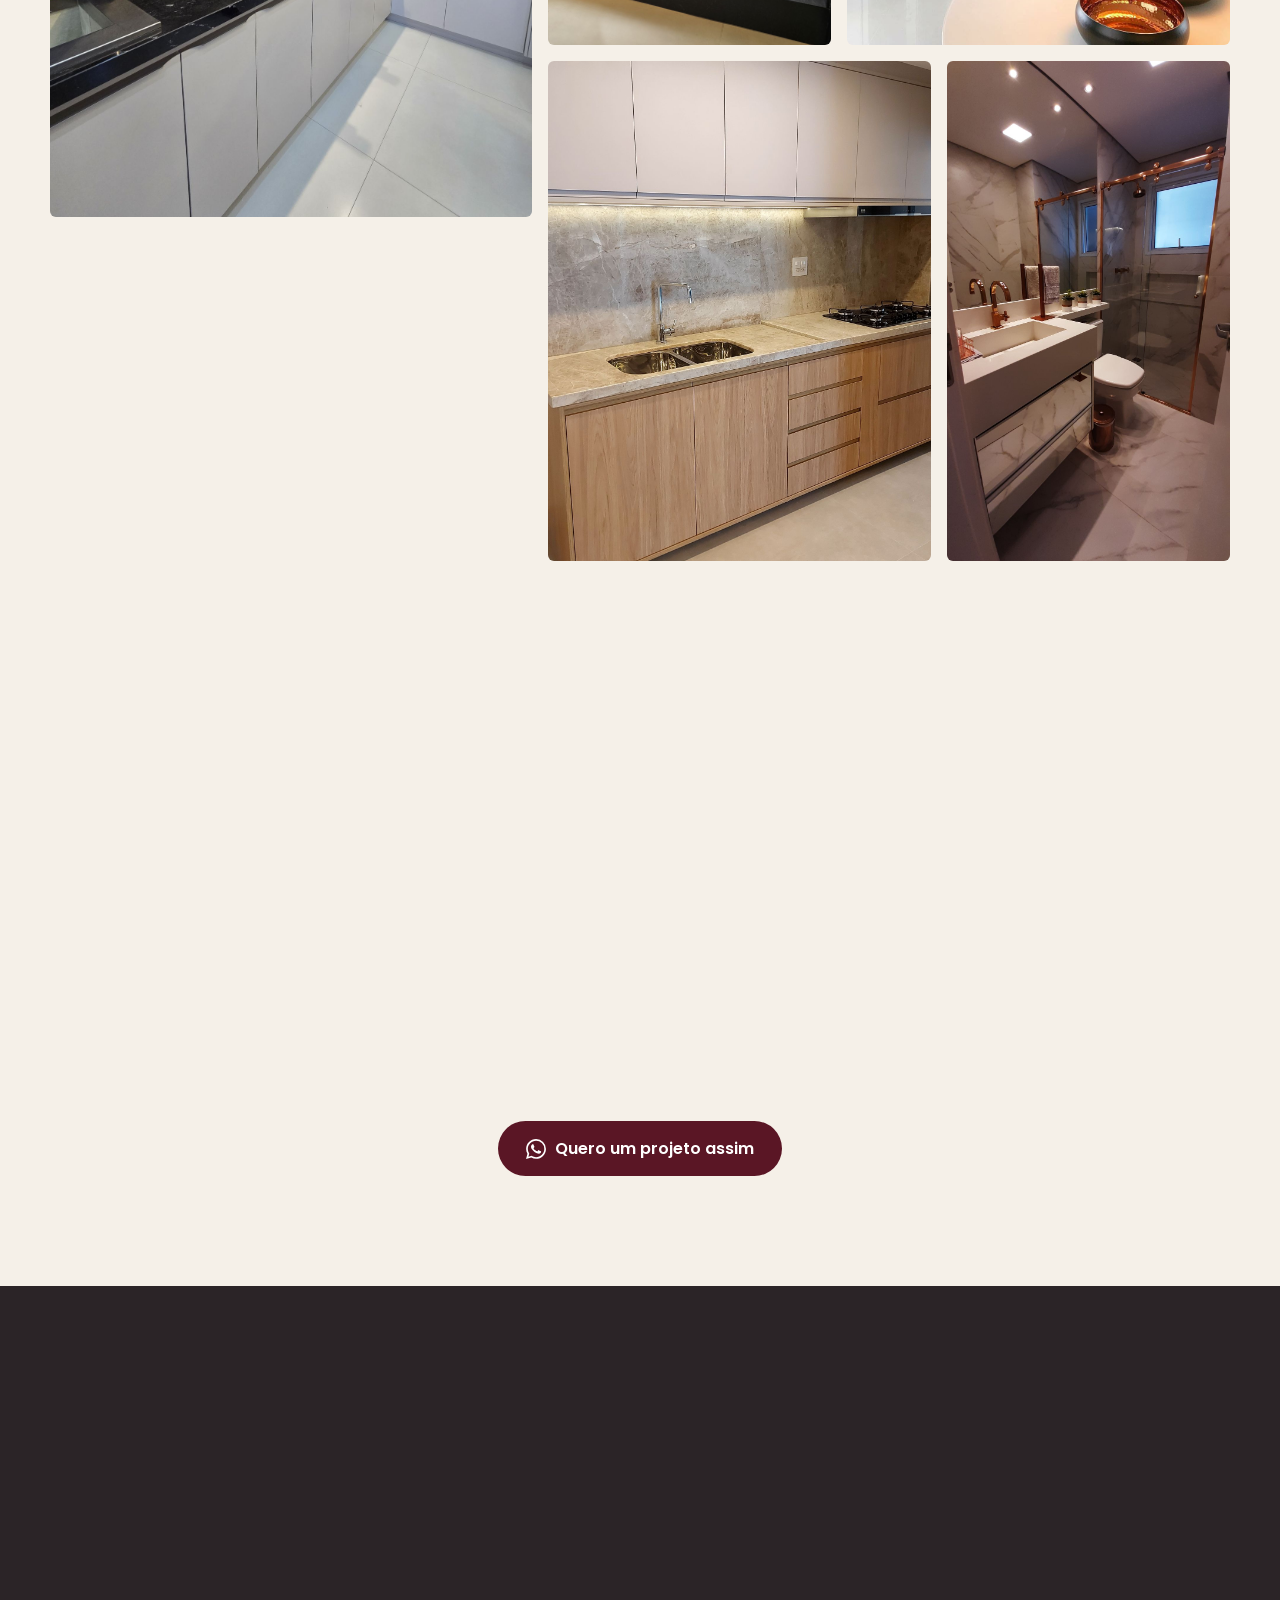
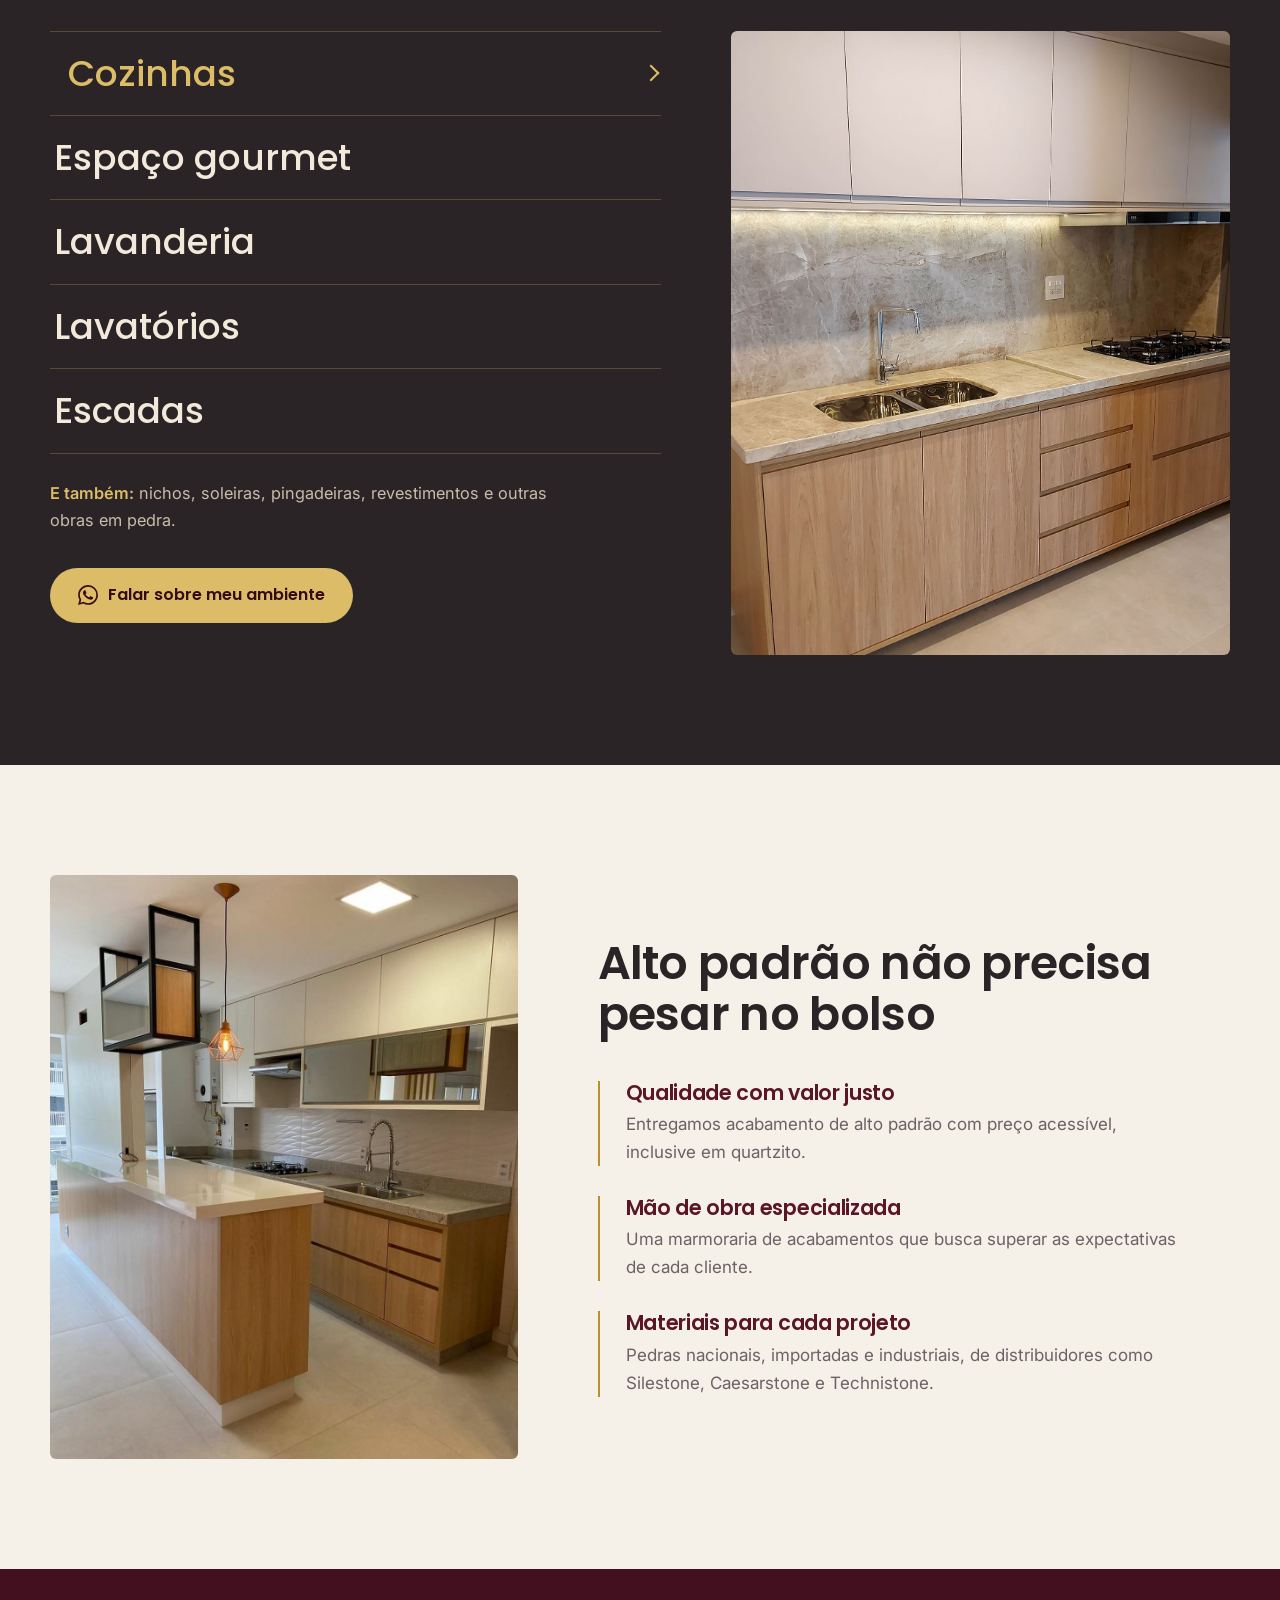
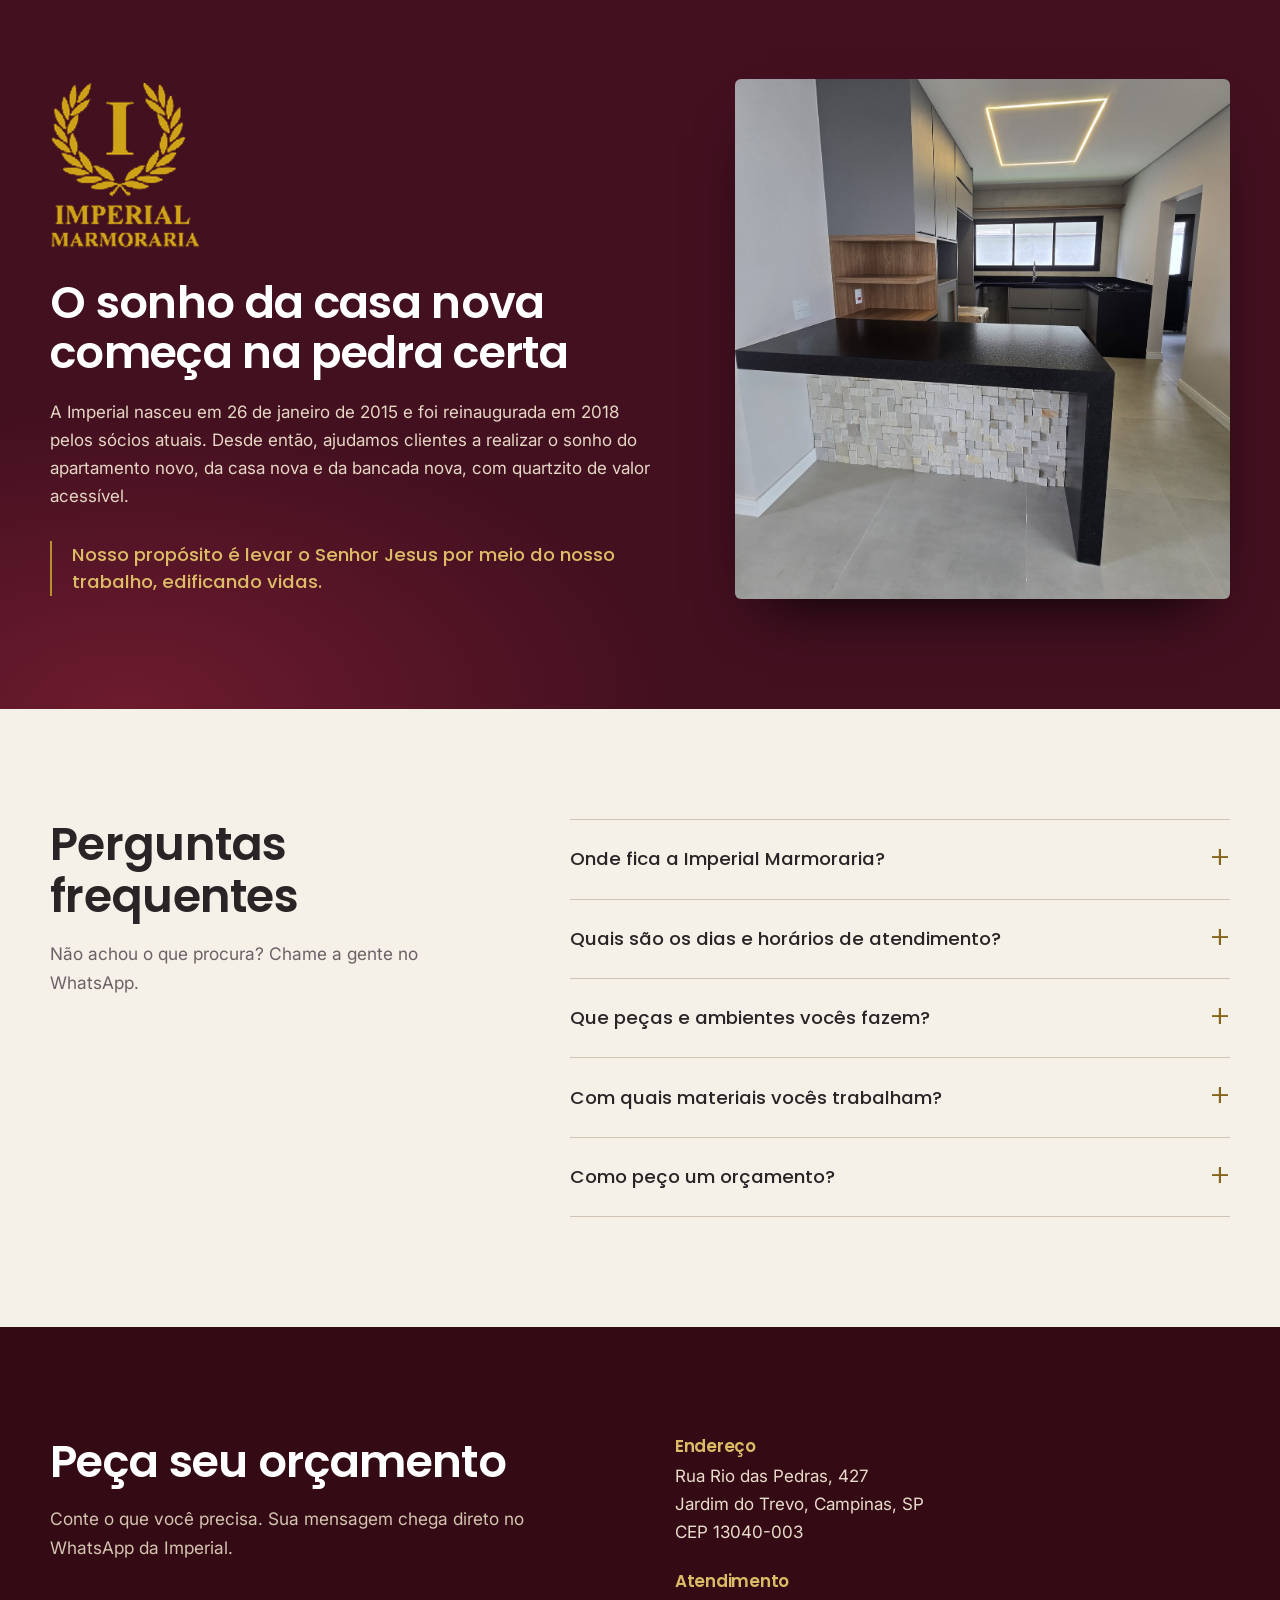
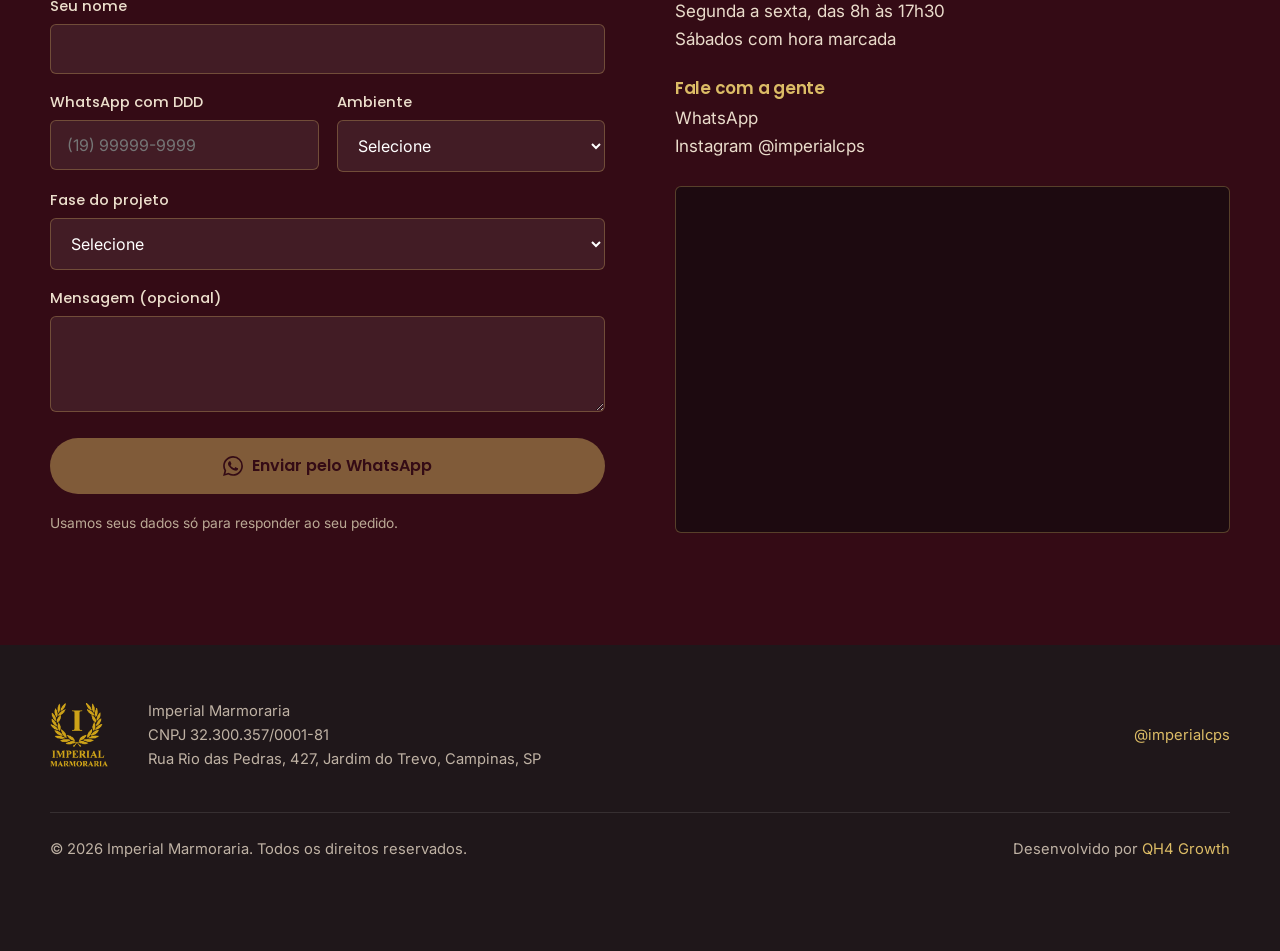
==== commit a4e13760: "Add files via upload" ====
--- a/index.html
+++ b/index.html
@@ -53,11 +53,11 @@
 
   <script src="assets/js/tracking.js"></script>
   <script type="application/ld+json">
-  {"@context":"https://schema.org","@type":"HomeAndConstructionBusiness","name":"Imperial Marmoraria","url":"https://imperialmarmoraria.net/","image":"https://imperialmarmoraria.net/assets/img/og-image.jpg","logo":"https://imperialmarmoraria.net/assets/img/logo.png","description":"Marmoraria de alto padrão em Campinas, SP: bancadas, escadas, lavatórios, nichos e revestimentos em pedras nobres.","telephone":"+5519999505158","address":{"@type":"PostalAddress","streetAddress":"Rua Rio das Pedras, 415, Jardim do Trevo","addressLocality":"Campinas","addressRegion":"SP","postalCode":"13040-003","addressCountry":"BR"},"areaServed":"Campinas, SP","openingHoursSpecification":[{"@type":"OpeningHoursSpecification","dayOfWeek":["Monday","Tuesday","Wednesday","Thursday","Friday"],"opens":"08:00","closes":"17:30"}],"sameAs":["https://www.instagram.com/imperialcps/"]}
+  {"@context":"https://schema.org","@type":"HomeAndConstructionBusiness","name":"Imperial Marmoraria","url":"https://imperialmarmoraria.net/","image":"https://imperialmarmoraria.net/assets/img/og-image.jpg","logo":"https://imperialmarmoraria.net/assets/img/logo.png","description":"Marmoraria de alto padrão em Campinas, SP: bancadas, escadas, lavatórios, nichos e revestimentos em pedras nobres.","telephone":"+5519999505158","address":{"@type":"PostalAddress","streetAddress":"Rua Rio das Pedras, 427, Jardim do Trevo","addressLocality":"Campinas","addressRegion":"SP","postalCode":"13040-003","addressCountry":"BR"},"areaServed":"Campinas, SP","openingHoursSpecification":[{"@type":"OpeningHoursSpecification","dayOfWeek":["Monday","Tuesday","Wednesday","Thursday","Friday"],"opens":"08:00","closes":"17:30"}],"sameAs":["https://www.instagram.com/imperialcps/"]}
   </script>
   <script type="application/ld+json">
   {"@context":"https://schema.org","@type":"FAQPage","mainEntity":[
-  {"@type":"Question","name":"Onde fica a Imperial Marmoraria?","acceptedAnswer":{"@type":"Answer","text":"Rua Rio das Pedras, 415, Jardim do Trevo, Campinas, SP, CEP 13040-003."}},
+  {"@type":"Question","name":"Onde fica a Imperial Marmoraria?","acceptedAnswer":{"@type":"Answer","text":"Rua Rio das Pedras, 427, Jardim do Trevo, Campinas, SP, CEP 13040-003."}},
   {"@type":"Question","name":"Quais são os dias e horários de atendimento?","acceptedAnswer":{"@type":"Answer","text":"De segunda a sexta, das 8h às 17h30. Aos sábados, com hora marcada."}},
   {"@type":"Question","name":"Que peças e ambientes a Imperial faz?","acceptedAnswer":{"@type":"Answer","text":"Bancadas de cozinha, lavanderia, espaço gourmet, lavatórios, nichos, escadas, soleiras, pingadeiras, revestimentos e outras obras em pedra."}},
   {"@type":"Question","name":"Com quais materiais a Imperial trabalha?","acceptedAnswer":{"@type":"Answer","text":"Materiais nacionais, importados e industriais, como granitos, mármores, travertinos, quartzo, Silestone, Caesarstone, Technistone, Aliquartzo e Limestone."}},
@@ -93,7 +93,7 @@
         <a class="btn btn-linha" href="#projetos">Ver projetos</a>
       </div>
       <ul class="fatos entra d4">
-        <li><strong>Desde 2015</strong><span>reinaugurada em 2019</span></li>
+        <li><strong>Desde 2015</strong><span>reinaugurada em 2018</span></li>
         <li><strong>Segunda a sexta</strong><span>8h às 17h30</span></li>
         <li><strong>Campinas, SP</strong><span>Jardim do Trevo</span></li>
       </ul>
@@ -181,10 +181,10 @@
     <div class="revela">
       <img class="logo-g" src="assets/img/logo.png" alt="Imperial Marmoraria" width="414" height="456" loading="lazy">
       <h2>O sonho da casa nova começa na pedra certa</h2>
-      <p>A Imperial nasceu em 26 de janeiro de 2015 e foi reinaugurada em 2019 pelos sócios atuais. Desde então, ajudamos clientes a realizar o sonho do apartamento novo, da casa nova e da bancada nova, com quartzito de valor acessível.</p>
+      <p>A Imperial nasceu em 26 de janeiro de 2015 e foi reinaugurada em 2018 pelos sócios atuais. Desde então, ajudamos clientes a realizar o sonho do apartamento novo, da casa nova e da bancada nova, com quartzito de valor acessível.</p>
       <p class="prop">Nosso propósito é levar o Senhor Jesus por meio do nosso trabalho, edificando vidas.</p>
     </div>
-    <div class="historia-foto revela"><img src="assets/img/historia.jpg" alt="Bancada em pedra com detalhe de cascata e base de ripado de madeira" width="1275" height="1190" loading="lazy"></div>
+    <div class="historia-foto revela"><img src="assets/img/historia.jpg" alt="Cozinha com bancada em granito preto e base revestida em pedra" width="1275" height="1496" loading="lazy"></div>
   </div>
 </section>
 
@@ -192,7 +192,7 @@
   <div class="wrap">
     <div class="revela"><h2 class="titulo-sec">Perguntas frequentes</h2><p class="intro">Não achou o que procura? Chame a gente no WhatsApp.</p></div>
     <div class="revela">
-      <details><summary>Onde fica a Imperial Marmoraria?</summary><div class="resp">Rua Rio das Pedras, 415, Jardim do Trevo, Campinas, SP, CEP 13040-003.</div></details>
+      <details><summary>Onde fica a Imperial Marmoraria?</summary><div class="resp">Rua Rio das Pedras, 427, Jardim do Trevo, Campinas, SP, CEP 13040-003.</div></details>
       <details><summary>Quais são os dias e horários de atendimento?</summary><div class="resp">De segunda a sexta, das 8h às 17h30. Aos sábados, com hora marcada.</div></details>
       <details><summary>Que peças e ambientes vocês fazem?</summary><div class="resp">Bancadas de cozinha, lavanderia, espaço gourmet, lavatórios, nichos, escadas, soleiras, pingadeiras, revestimentos e outras obras em pedra.</div></details>
       <details><summary>Com quais materiais vocês trabalham?</summary><div class="resp">Materiais nacionais, importados e industriais, como granitos, mármores, travertinos, quartzo, Silestone, Caesarstone, Technistone, Aliquartzo e Limestone.</div></details>
@@ -222,10 +222,10 @@
       </form>
     </div>
     <div class="dados revela">
-      <div><h3>Endereço</h3><p>Rua Rio das Pedras, 415<br>Jardim do Trevo, Campinas, SP<br>CEP 13040-003</p></div>
+      <div><h3>Endereço</h3><p>Rua Rio das Pedras, 427<br>Jardim do Trevo, Campinas, SP<br>CEP 13040-003</p></div>
       <div><h3>Atendimento</h3><p>Segunda a sexta, das 8h às 17h30<br>Sábados com hora marcada</p></div>
       <div><h3>Fale com a gente</h3><p><a href="#" data-wa="contato">WhatsApp</a><br><a href="https://www.instagram.com/imperialcps/" target="_blank" rel="noopener">Instagram @imperialcps</a></p></div>
-      <div class="mapa"><iframe title="Mapa da Imperial Marmoraria em Campinas" loading="lazy" referrerpolicy="no-referrer-when-downgrade" src="https://maps.google.com/maps?q=Rua+Rio+das+Pedras+415+Jardim+do+Trevo+Campinas+SP&amp;output=embed"></iframe></div>
+      <div class="mapa"><iframe title="Mapa da Imperial Marmoraria em Campinas" loading="lazy" referrerpolicy="no-referrer-when-downgrade" src="https://maps.google.com/maps?q=Rua+Rio+das+Pedras+427+Jardim+do+Trevo+Campinas+SP&amp;output=embed"></iframe></div>
     </div>
   </div>
 </section>
@@ -234,7 +234,7 @@
 <footer class="rodape">
   <div class="wrap">
     <img src="assets/img/logo.png" alt="Imperial Marmoraria" width="414" height="456" loading="lazy">
-    <p>Imperial Marmoraria<br>CNPJ 32.300.357/0001-81<br>Rua Rio das Pedras, 415, Jardim do Trevo, Campinas, SP</p>
+    <p>Imperial Marmoraria<br>CNPJ 32.300.357/0001-81<br>Rua Rio das Pedras, 427, Jardim do Trevo, Campinas, SP</p>
     <p><a href="https://www.instagram.com/imperialcps/" target="_blank" rel="noopener">@imperialcps</a></p>
     <div class="fim"><span>&copy; 2026 Imperial Marmoraria. Todos os direitos reservados.</span><span>Desenvolvido por <a href="https://www.instagram.com/qh4growth/" target="_blank" rel="noopener">QH4 Growth</a></span></div>
   </div>
--- a/assets/css/style.css
+++ b/assets/css/style.css
@@ -225,3 +225,22 @@
 .btn svg{fill:currentColor}
 .nav a.btn{color:var(--bordo-900)}
 .nav a.btn:hover{color:var(--bordo-900)}
+
+/* lightbox */
+.g{cursor:zoom-in}
+.g::after{content:"";position:absolute;right:12px;top:12px;width:38px;height:38px;border-radius:50%;background:rgba(52,11,21,.7) url("data:image/svg+xml,%3Csvg xmlns='http://www.w3.org/2000/svg' viewBox='0 0 24 24' fill='none' stroke='%23dcbc66' stroke-width='2' stroke-linecap='round'%3E%3Cpath d='M15 3h6v6M9 21H3v-6M21 3l-7 7M3 21l7-7'/%3E%3C/svg%3E") center/18px no-repeat;opacity:0;transform:scale(.8);transition:.3s var(--ease);pointer-events:none}
+.g:hover::after,.g:focus-visible::after{opacity:1;transform:none}
+.lb{position:fixed;inset:0;z-index:100;display:grid;place-items:center;background:rgba(24,6,11,.98);opacity:0;transition:opacity .25s}
+.lb[hidden]{display:none}
+.lb.aberto{opacity:1}
+.lb figure{margin:0;max-width:min(92vw,1100px);max-height:92vh;display:grid;gap:12px;justify-items:center}
+.lb img{max-width:100%;max-height:82vh;width:auto;height:auto;border-radius:var(--raio);box-shadow:0 30px 80px -30px #000;opacity:0;transform:scale(.97);transition:opacity .35s,transform .35s var(--ease)}
+.lb img.on{opacity:1;transform:none}
+.lb figcaption{color:#ecdfd0;font:500 .98rem var(--f-titulo)}
+.lb button{all:unset;box-sizing:border-box;cursor:pointer;color:var(--ouro-claro);display:grid;place-items:center;border-radius:50%;background:rgba(255,255,255,.08);transition:background .25s,transform .25s}
+.lb button:hover{background:rgba(220,188,102,.22)}
+.lb button:focus-visible{outline:3px solid var(--ouro-claro);outline-offset:2px}
+.lb .lb-x{position:absolute;top:18px;right:18px;width:48px;height:48px;font:300 2rem/1 var(--f-titulo)}
+.lb .lb-n{position:absolute;top:50%;translate:0 -50%;width:52px;height:52px;font:300 2.4rem/1 var(--f-titulo);padding-bottom:5px}
+.lb .lb-prev{left:18px}.lb .lb-next{right:18px}
+@media (max-width:640px){.lb .lb-n{top:auto;bottom:18px;translate:none}.lb img{max-height:74vh}}
